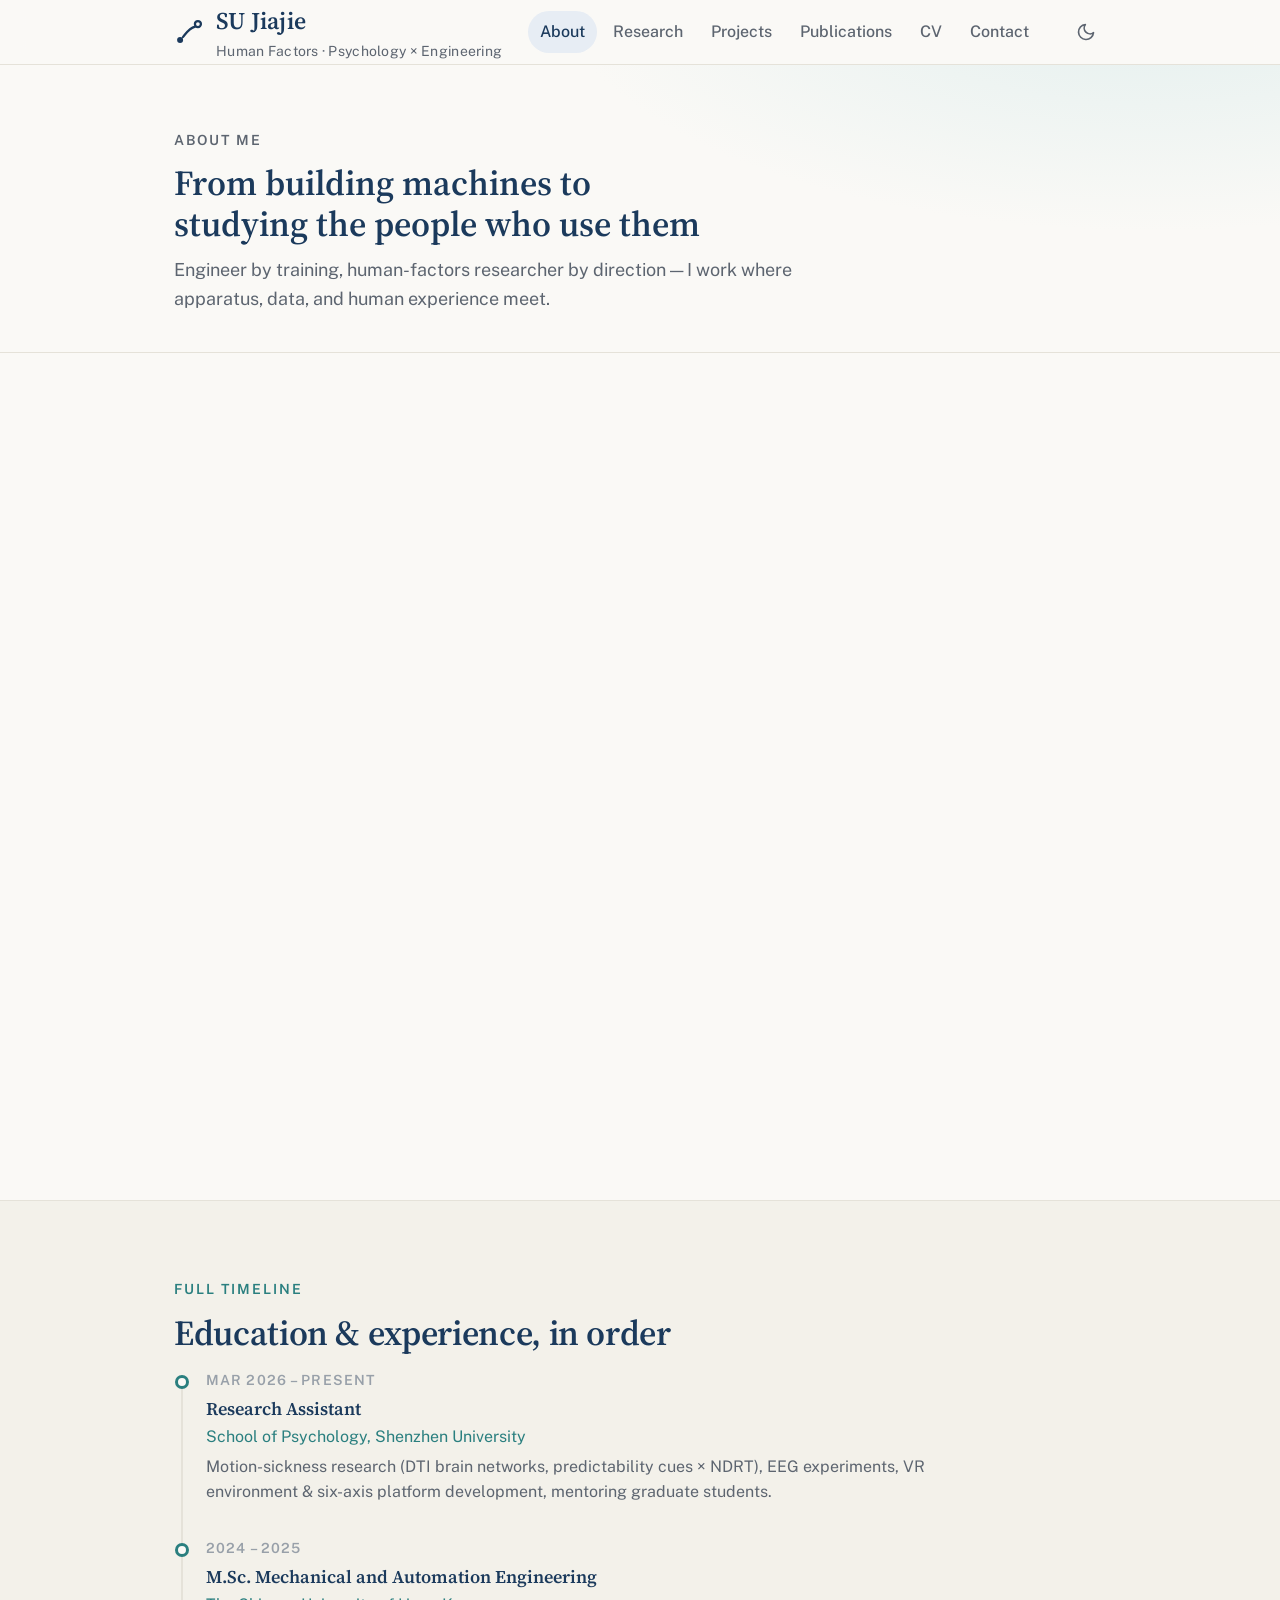
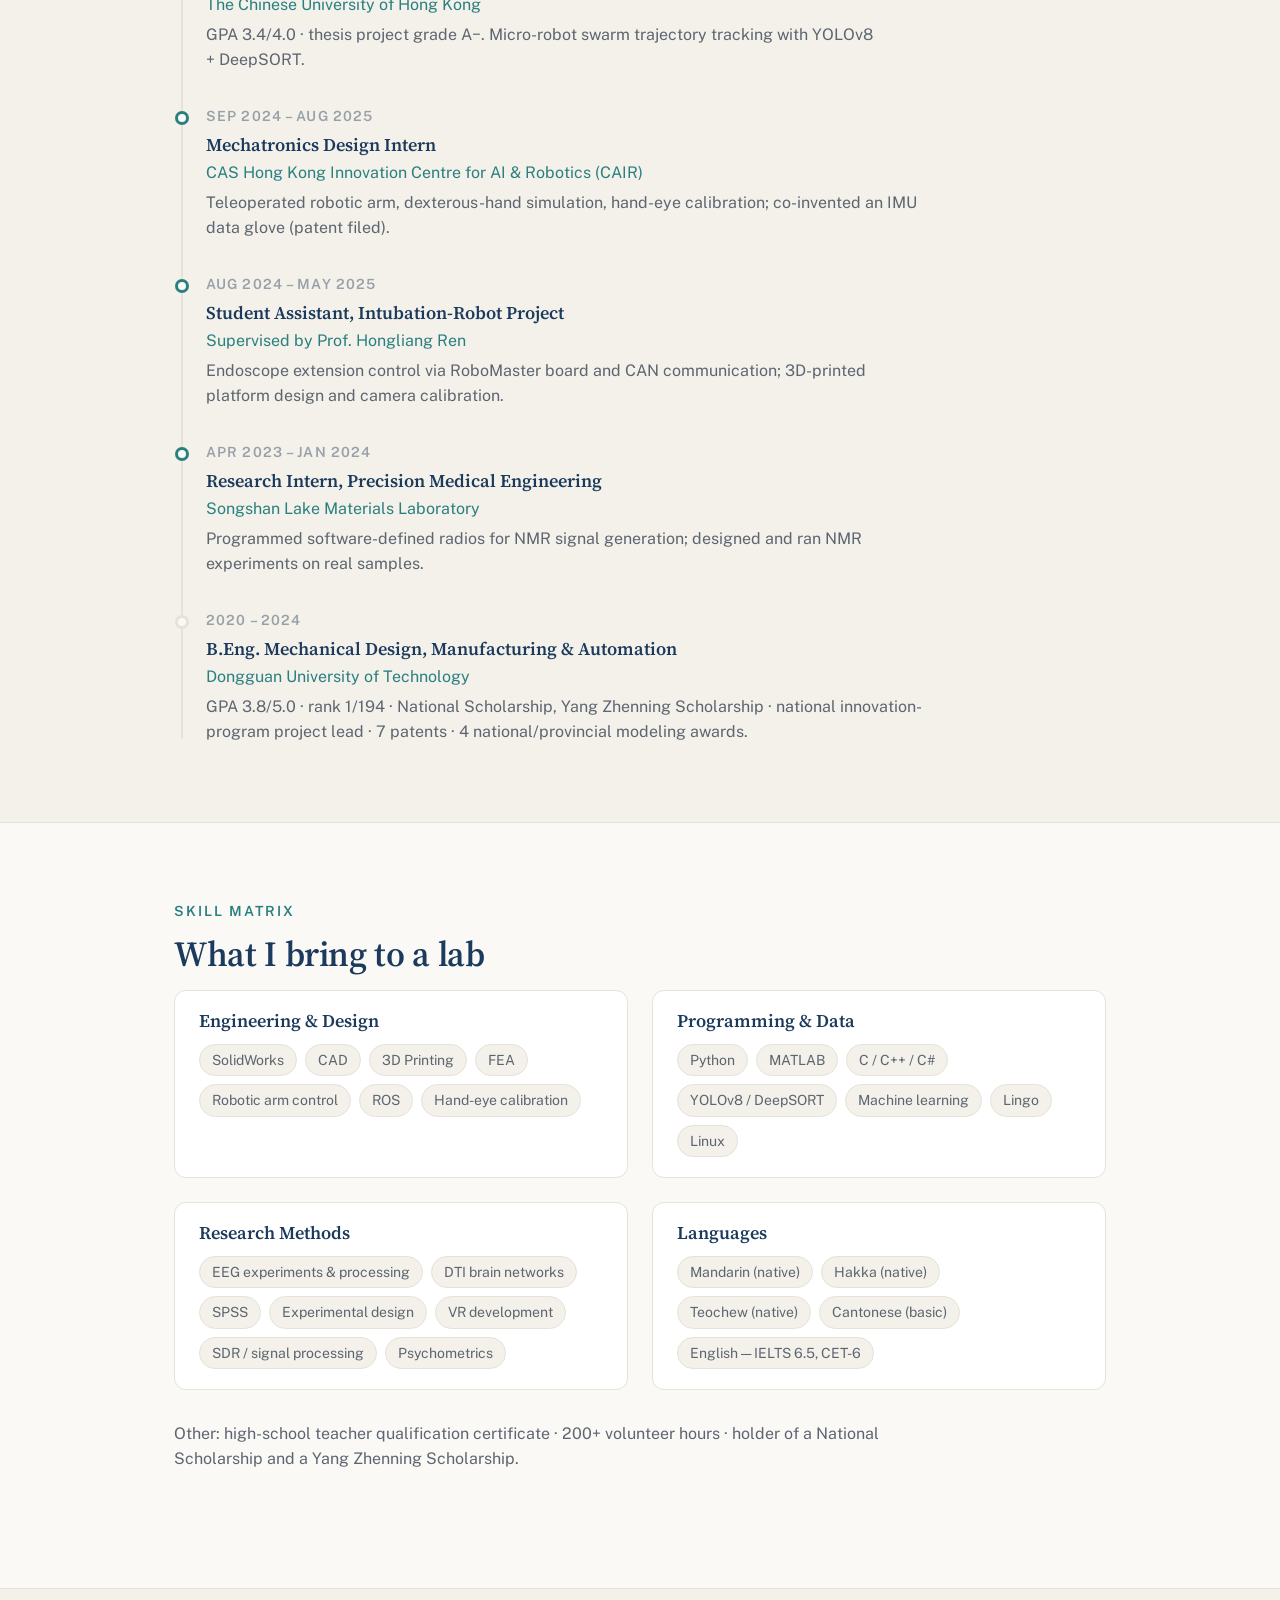
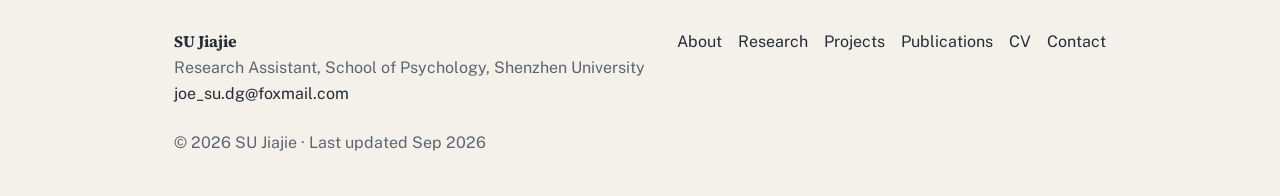
==== about.html @ 5192aaeb "Initial release: SU Jiajie academic website (7 pages, EN version)" ====
<!DOCTYPE html>
<html lang="en">
<head>
  <meta charset="UTF-8">
  <meta name="viewport" content="width=device-width, initial-scale=1.0">
  <title>About — SU Jiajie</title>
  <meta name="description" content="How SU Jiajie moved from mechanical engineering to psychology research — and why human factors is where the two meet.">
  <link rel="icon" href="assets/logo.svg" type="image/svg+xml">
  <link rel="preconnect" href="https://fonts.googleapis.com">
  <link rel="preconnect" href="https://fonts.gstatic.com" crossorigin>
  <link href="https://fonts.googleapis.com/css2?family=Source+Serif+4:ital,opsz,wght@0,8..60,400..700;1,8..60,400..700&family=Public+Sans:wght@300..700&display=swap" rel="stylesheet">
  <link rel="stylesheet" href="css/base.css">
  <link rel="stylesheet" href="css/style.css">
</head>
<body>
  <a class="skip-link" href="#main">Skip to content</a>

  <header class="site-header">
    <div class="container site-header__inner">
      <a class="brand" href="index.html" aria-label="SU Jiajie — home">
        <svg class="brand__mark" width="30" height="30" viewBox="0 0 32 32" fill="none" stroke="currentColor" stroke-width="2.4" stroke-linecap="round" aria-hidden="true">
          <circle cx="6.5" cy="24.5" r="3.2" fill="currentColor" stroke="none"/>
          <circle cx="25.5" cy="7.5" r="3.2" fill="none"/>
          <path d="M9.5 21.5 C14 16, 16 12, 22.5 10.2"/>
        </svg>
        <span>
          <span class="brand__name">SU Jiajie</span>
          <span class="brand__sub">Human Factors · Psychology × Engineering</span>
        </span>
      </a>
      <nav id="site-nav" class="nav" aria-label="Main">
        <a href="about.html">About</a>
        <a href="research.html">Research</a>
        <a href="projects.html">Projects</a>
        <a href="publications.html">Publications</a>
        <a href="cv.html">CV</a>
        <a href="contact.html">Contact</a>
      </nav>
      <div class="header-actions">
        <button class="theme-toggle" data-theme-toggle type="button" aria-label="Switch theme"></button>
        <button class="nav-toggle" data-nav-toggle type="button" aria-label="Open menu" aria-expanded="false">
          <svg width="22" height="22" viewBox="0 0 24 24" fill="none" stroke="currentColor" stroke-width="2" stroke-linecap="round"><path d="M3 6h18M3 12h18M3 18h18"/></svg>
        </button>
      </div>
    </div>
  </header>

  <main id="main">
    <div class="page-header">
      <div class="container">
        <p class="overline">About Me</p>
        <h1>From building machines to studying the people who use them</h1>
        <p>Engineer by training, human-factors researcher by direction — I work where apparatus, data, and human experience meet.</p>
      </div>
    </div>

    <!-- ============ STATEMENT ============ -->
    <section class="section">
      <div class="container container--narrow">
        <div class="fade-in">
          <p style="font-size: var(--text-base); margin-bottom: var(--space-5);">I am a research assistant at the School of Psychology, Shenzhen University, where I study <strong>motion sickness</strong> — predicting susceptibility from DTI-derived brain networks with machine learning, and examining how predictability cues and non-driving-related tasks interact in automated driving. My daily work spans EEG experiments, VR environment development, and the six-axis motion platform our studies run on.</p>
          <p style="font-size: var(--text-base); margin-bottom: var(--space-5);">Before psychology, I spent five years as a mechanical engineer: a bachelor's degree ranked 1st of 194 at Dongguan University of Technology, then a master's at The Chinese University of Hong Kong, where I built a YOLOv8 + DeepSORT pipeline for tracking micro-robot swarms, and an internship at the CAS Hong Kong Centre for AI &amp; Robotics, where I worked on teleoperated robotic arms and a patented IMU motion-capture glove. Somewhere between calibrating a robot's eye and designing a glove that reads human fingers, I realized the questions I cared most about were not about the machines — they were about the people operating them.</p>
          <p style="font-size: var(--text-base); margin-bottom: var(--space-5);">That realization has a practical edge: psychology research on technology needs people who can build the technology. Motion-sickness experiments need VR environments and motion platforms; neural-data studies need reproducible pipelines. My goal for a PhD is human factors and human–technology interaction — continuing to study how humans respond in complex systems, with both the experimental methods of psychology and the engineering ability to build whatever the experiment requires.</p>
        </div>
      </div>
    </section>

    <!-- ============ TIMELINE ============ -->
    <section class="section" style="background: var(--color-surface-2); border-block: 1px solid var(--color-divider);">
      <div class="container">
        <p class="overline">Full Timeline</p>
        <h2 class="section-title">Education &amp; experience, in order</h2>
        <div class="timeline fade-in">
          <div class="timeline__item">
            <span class="timeline__period">Mar 2026 – Present</span>
            <span class="timeline__title">Research Assistant</span>
            <span class="timeline__org">School of Psychology, Shenzhen University</span>
            <p>Motion-sickness research (DTI brain networks, predictability cues × NDRT), EEG experiments, VR environment &amp; six-axis platform development, mentoring graduate students.</p>
          </div>
          <div class="timeline__item">
            <span class="timeline__period">2024 – 2025</span>
            <span class="timeline__title">M.Sc. Mechanical and Automation Engineering</span>
            <span class="timeline__org">The Chinese University of Hong Kong</span>
            <p>GPA 3.4/4.0 · thesis project grade A−. Micro-robot swarm trajectory tracking with YOLOv8 + DeepSORT.</p>
          </div>
          <div class="timeline__item">
            <span class="timeline__period">Sep 2024 – Aug 2025</span>
            <span class="timeline__title">Mechatronics Design Intern</span>
            <span class="timeline__org">CAS Hong Kong Innovation Centre for AI &amp; Robotics (CAIR)</span>
            <p>Teleoperated robotic arm, dexterous-hand simulation, hand-eye calibration; co-invented an IMU data glove (patent filed).</p>
          </div>
          <div class="timeline__item">
            <span class="timeline__period">Aug 2024 – May 2025</span>
            <span class="timeline__title">Student Assistant, Intubation-Robot Project</span>
            <span class="timeline__org">Supervised by Prof. Hongliang Ren</span>
            <p>Endoscope extension control via RoboMaster board and CAN communication; 3D-printed platform design and camera calibration.</p>
          </div>
          <div class="timeline__item">
            <span class="timeline__period">Apr 2023 – Jan 2024</span>
            <span class="timeline__title">Research Intern, Precision Medical Engineering</span>
            <span class="timeline__org">Songshan Lake Materials Laboratory</span>
            <p>Programmed software-defined radios for NMR signal generation; designed and ran NMR experiments on real samples.</p>
          </div>
          <div class="timeline__item timeline__item--muted">
            <span class="timeline__period">2020 – 2024</span>
            <span class="timeline__title">B.Eng. Mechanical Design, Manufacturing &amp; Automation</span>
            <span class="timeline__org">Dongguan University of Technology</span>
            <p>GPA 3.8/5.0 · rank 1/194 · National Scholarship, Yang Zhenning Scholarship · national innovation-program project lead · 7 patents · 4 national/provincial modeling awards.</p>
          </div>
        </div>
      </div>
    </section>

    <!-- ============ SKILLS ============ -->
    <section class="section">
      <div class="container">
        <p class="overline">Skill Matrix</p>
        <h2 class="section-title">What I bring to a lab</h2>
        <div class="skills-grid">
          <div class="skill-group fade-in">
            <h3>Engineering &amp; Design</h3>
            <ul class="field__list">
              <li>SolidWorks</li><li>CAD</li><li>3D Printing</li><li>FEA</li><li>Robotic arm control</li><li>ROS</li><li>Hand-eye calibration</li>
            </ul>
          </div>
          <div class="skill-group fade-in">
            <h3>Programming &amp; Data</h3>
            <ul class="field__list">
              <li>Python</li><li>MATLAB</li><li>C / C++ / C#</li><li>YOLOv8 / DeepSORT</li><li>Machine learning</li><li>Lingo</li><li>Linux</li>
            </ul>
          </div>
          <div class="skill-group fade-in">
            <h3>Research Methods</h3>
            <ul class="field__list">
              <li>EEG experiments &amp; processing</li><li>DTI brain networks</li><li>SPSS</li><li>Experimental design</li><li>VR development</li><li>SDR / signal processing</li><li>Psychometrics</li>
            </ul>
          </div>
          <div class="skill-group fade-in">
            <h3>Languages</h3>
            <ul class="field__list">
              <li>Mandarin (native)</li><li>Hakka (native)</li><li>Teochew (native)</li><li>Cantonese (basic)</li><li>English — IELTS 6.5, CET-6</li>
            </ul>
          </div>
        </div>
        <p class="field__text" style="margin-top: var(--space-8);">Other: high-school teacher qualification certificate · 200+ volunteer hours · holder of a National Scholarship and a Yang Zhenning Scholarship.</p>
      </div>
    </section>
  </main>

  <footer class="site-footer">
    <div class="container site-footer__inner">
      <div>
        <strong style="color: var(--color-text); font-family: var(--font-display);">SU Jiajie</strong><br>
        Research Assistant, School of Psychology, Shenzhen University<br>
        <a href="mailto:joe_su.dg@foxmail.com">joe_su.dg@foxmail.com</a>
      </div>
      <nav class="site-footer__nav" aria-label="Footer">
        <a href="about.html">About</a>
        <a href="research.html">Research</a>
        <a href="projects.html">Projects</a>
        <a href="publications.html">Publications</a>
        <a href="cv.html">CV</a>
        <a href="contact.html">Contact</a>
      </nav>
      <div>© <span data-year></span> SU Jiajie · Last updated Sep 2026</div>
    </div>
  </footer>

  <script src="js/main.js"></script>
</body>
</html>
---- css/base.css ----
/* ============================================================
   BASE STYLESHEET — reset & defaults (edit rarely)
   ============================================================ */
*,
*::before,
*::after {
  box-sizing: border-box;
  margin: 0;
  padding: 0;
}

html {
  -webkit-text-size-adjust: none;
  text-size-adjust: none;
  -webkit-font-smoothing: antialiased;
  -moz-osx-font-smoothing: grayscale;
  text-rendering: optimizeLegibility;
  scroll-behavior: smooth;
  hanging-punctuation: first last;
  scroll-padding-top: var(--space-16);
}

body {
  min-height: 100dvh;
  line-height: 1.6;
  font-family: var(--font-body, sans-serif);
  font-size: var(--text-base);
  color: var(--color-text);
  background-color: var(--color-bg);
}

img,
picture,
video,
canvas,
svg {
  display: block;
  max-width: 100%;
  height: auto;
}

ul,
ol {
  list-style: none;
}

input,
button,
textarea,
select {
  font: inherit;
  color: inherit;
}

button {
  cursor: pointer;
  background: none;
  border: none;
}

h1,
h2,
h3,
h4,
h5,
h6 {
  text-wrap: balance;
  line-height: 1.15;
}

p,
li,
figcaption {
  text-wrap: pretty;
  max-width: 72ch;
}

table {
  border-collapse: collapse;
  width: 100%;
}

::selection {
  background: color-mix(in oklab, var(--color-primary) 25%, transparent);
  color: var(--color-text);
}

:focus-visible {
  outline: 2px solid var(--color-accent);
  outline-offset: 3px;
  border-radius: var(--radius-sm);
}

@media (prefers-reduced-motion: reduce) {
  *,
  *::before,
  *::after {
    animation-duration: 0.01ms !important;
    animation-iteration-count: 1 !important;
    transition-duration: 0.01ms !important;
    scroll-behavior: auto !important;
  }
}

a,
button,
[role="button"],
[role="link"] {
  transition:
    color var(--transition-interactive),
    background var(--transition-interactive),
    border-color var(--transition-interactive),
    box-shadow var(--transition-interactive);
}

.sr-only {
  position: absolute;
  width: 1px;
  height: 1px;
  padding: 0;
  margin: -1px;
  overflow: hidden;
  clip: rect(0, 0, 0, 0);
  white-space: nowrap;
  border-width: 0;
}

.skip-link {
  position: absolute;
  top: -100%;
  left: var(--space-4);
  z-index: 100;
  padding: var(--space-2) var(--space-4);
  background: var(--color-primary);
  color: var(--color-text-inverse);
  border-radius: var(--radius-sm);
  font-size: var(--text-sm);
}
.skip-link:focus {
  top: var(--space-2);
}
---- css/style.css ----
/* ============================================================
   SU JIAJIE — ACADEMIC WEBSITE DESIGN SYSTEM
   ------------------------------------------------------------
   WANT TO CHANGE COLORS OR FONTS?  →  edit the two :root blocks
   below. Everything else can stay untouched.
   Palette: warm ivory background · ink-blue primary · deep
   teal accent (approved by SU Jiajie, Sep 2026)
   ============================================================ */

/* ---------- TYPE SCALE (fluid, don't edit) ---------- */
:root {
  --text-xs: clamp(0.75rem, 0.7rem + 0.25vw, 0.875rem);
  --text-sm: clamp(0.875rem, 0.8rem + 0.35vw, 1rem);
  --text-base: clamp(1rem, 0.95rem + 0.25vw, 1.125rem);
  --text-lg: clamp(1.125rem, 1rem + 0.75vw, 1.5rem);
  --text-xl: clamp(1.5rem, 1.2rem + 1.25vw, 2.25rem);
  --text-2xl: clamp(2rem, 1.2rem + 2.5vw, 3.5rem);

  /* ---------- SPACING (4px system) ---------- */
  --space-1: 0.25rem;
  --space-2: 0.5rem;
  --space-3: 0.75rem;
  --space-4: 1rem;
  --space-5: 1.25rem;
  --space-6: 1.5rem;
  --space-8: 2rem;
  --space-10: 2.5rem;
  --space-12: 3rem;
  --space-16: 4rem;
  --space-20: 5rem;
  --space-24: 6rem;

  /* ---------- FONTS (change families here) ---------- */
  --font-display: "Source Serif 4", Georgia, "Times New Roman", serif;
  --font-body: "Public Sans", "Helvetica Neue", Arial, sans-serif;

  /* ---------- SHAPES & MOTION ---------- */
  --radius-sm: 0.375rem;
  --radius-md: 0.5rem;
  --radius-lg: 0.75rem;
  --radius-xl: 1rem;
  --radius-full: 9999px;
  --transition-interactive: 180ms cubic-bezier(0.16, 1, 0.3, 1);
  --shadow-sm: 0 1px 2px oklch(0.25 0.02 250 / 0.06);
  --shadow-md: 0 4px 12px oklch(0.25 0.02 250 / 0.08);
  --shadow-lg: 0 12px 32px oklch(0.25 0.02 250 / 0.12);

  /* ---------- CONTENT WIDTHS ---------- */
  --content-narrow: 680px;
  --content-default: 980px;
  --content-wide: 1200px;
}

/* ============================================================
   COLOR TOKENS — LIGHT MODE (edit hex values here)
   ============================================================ */
:root,
[data-theme="light"] {
  --color-bg: #faf9f6;            /* 米白 page background */
  --color-surface: #ffffff;       /* cards */
  --color-surface-2: #f3f1ea;     /* tinted panels */
  --color-surface-offset: #eeece4;
  --color-divider: #e5e2d9;
  --color-text: #252c36;          /* near-black ink */
  --color-text-muted: #5d6570;
  --color-text-faint: #98a0a9;
  --color-text-inverse: #f8f7f4;

  --color-primary: #1b3a5c;       /* 墨蓝 ink blue */
  --color-primary-hover: #142c46;
  --color-primary-active: #0e2033;
  --color-primary-soft: #e7edf4;

  --color-accent: #2a7f7f;        /* 深青 deep teal */
  --color-accent-hover: #226565;
  --color-accent-soft: #e2efee;
  --color-accent-warm: #9c6b2f;   /* used sparingly for highlights */
}

/* ============================================================
   COLOR TOKENS — DARK MODE (edit hex values here)
   ============================================================ */
[data-theme="dark"] {
  --color-bg: #141a22;
  --color-surface: #1a222c;
  --color-surface-2: #202a36;
  --color-surface-offset: #242f3d;
  --color-divider: #2a3542;
  --color-text: #d7dbe1;
  --color-text-muted: #8f99a5;
  --color-text-faint: #5c6672;
  --color-text-inverse: #1a222c;

  --color-primary: #8fb0d4;
  --color-primary-hover: #a7c3e0;
  --color-primary-active: #c3d6eb;
  --color-primary-soft: #22303f;

  --color-accent: #66b3b3;
  --color-accent-hover: #82c5c5;
  --color-accent-soft: #1e3232;
  --color-accent-warm: #d3a35c;

  --shadow-sm: 0 1px 2px oklch(0 0 0 / 0.25);
  --shadow-md: 0 4px 12px oklch(0 0 0 / 0.35);
  --shadow-lg: 0 12px 32px oklch(0 0 0 / 0.45);
}

/* ============================================================
   LAYOUT PRIMITIVES
   ============================================================ */
.container {
  max-width: var(--content-default);
  margin-inline: auto;
  padding-inline: var(--space-6);
}
.container--wide {
  max-width: var(--content-wide);
}
.container--narrow {
  max-width: var(--content-narrow);
}

.section {
  padding-block: clamp(var(--space-12), 6vw, var(--space-20));
}
.section--tight {
  padding-block: clamp(var(--space-8), 4vw, var(--space-12));
}

/* overline label above section headings */
.overline {
  font-family: var(--font-body);
  font-size: var(--text-xs);
  font-weight: 600;
  letter-spacing: 0.14em;
  text-transform: uppercase;
  color: var(--color-accent);
  margin-bottom: var(--space-3);
}

.section-title {
  font-family: var(--font-display);
  font-size: var(--text-xl);
  font-weight: 600;
  color: var(--color-primary);
  margin-bottom: var(--space-4);
  letter-spacing: -0.01em;
}
[data-theme="dark"] .section-title {
  color: var(--color-primary);
}

.section-intro {
  color: var(--color-text-muted);
  max-width: 62ch;
  margin-bottom: var(--space-8);
}

/* ---------- LINKS ---------- */
a {
  color: var(--color-accent);
  text-decoration: underline;
  text-decoration-color: color-mix(in oklab, var(--color-accent) 40%, transparent);
  text-underline-offset: 3px;
}
a:hover {
  color: var(--color-accent-hover);
  text-decoration-color: currentColor;
}

/* ---------- BUTTONS ---------- */
.btn {
  display: inline-flex;
  align-items: center;
  gap: var(--space-2);
  padding: var(--space-3) var(--space-5);
  border-radius: var(--radius-full);
  font-size: var(--text-sm);
  font-weight: 500;
  text-decoration: none;
  transition:
    background var(--transition-interactive),
    color var(--transition-interactive),
    box-shadow var(--transition-interactive),
    transform var(--transition-interactive);
}
.btn--primary {
  background: var(--color-primary);
  color: var(--color-text-inverse);
}
:root .btn--primary {
  color: #f8f7f4;
}
[data-theme="dark"] .btn--primary {
  color: #141a22;
}
.btn--primary:hover {
  background: var(--color-primary-hover);
  transform: translateY(-1px);
  box-shadow: var(--shadow-md);
  color: #f8f7f4;
}
[data-theme="dark"] .btn--primary:hover {
  color: #141a22;
}
.btn--ghost {
  border: 1px solid color-mix(in oklab, var(--color-text) 18%, transparent);
  color: var(--color-text);
}
.btn--ghost:hover {
  border-color: var(--color-accent);
  color: var(--color-accent);
  transform: translateY(-1px);
}

/* ============================================================
   HEADER / NAV
   ============================================================ */
.site-header {
  position: sticky;
  top: 0;
  z-index: 50;
  background: color-mix(in oklab, var(--color-bg) 88%, transparent);
  backdrop-filter: blur(12px);
  border-bottom: 1px solid var(--color-divider);
}
.site-header__inner {
  display: flex;
  align-items: center;
  justify-content: space-between;
  gap: var(--space-4);
  min-height: 64px;
}
.brand {
  display: flex;
  align-items: center;
  gap: var(--space-3);
  text-decoration: none;
  color: var(--color-primary);
}
.brand__mark {
  flex: none;
}
.brand__name {
  font-family: var(--font-display);
  font-size: var(--text-lg);
  font-weight: 600;
  letter-spacing: 0.01em;
}
.brand__sub {
  display: block;
  font-family: var(--font-body);
  font-size: var(--text-xs);
  font-weight: 400;
  color: var(--color-text-muted);
  letter-spacing: 0.02em;
}

.nav {
  display: flex;
  align-items: center;
  gap: var(--space-1);
}
.nav a {
  padding: var(--space-2) var(--space-3);
  font-size: var(--text-sm);
  font-weight: 500;
  color: var(--color-text-muted);
  text-decoration: none;
  border-radius: var(--radius-full);
}
.nav a:hover {
  color: var(--color-primary);
  background: var(--color-primary-soft);
}
.nav a[aria-current="page"] {
  color: var(--color-primary);
  background: var(--color-primary-soft);
}
[data-theme="dark"] .nav a:hover,
[data-theme="dark"] .nav a[aria-current="page"] {
  color: var(--color-primary);
}

.header-actions {
  display: flex;
  align-items: center;
  gap: var(--space-2);
}

/* theme toggle */
.theme-toggle {
  display: inline-flex;
  align-items: center;
  justify-content: center;
  width: 40px;
  height: 40px;
  border-radius: var(--radius-full);
  color: var(--color-text-muted);
  border: 1px solid transparent;
}
.theme-toggle:hover {
  color: var(--color-primary);
  background: var(--color-primary-soft);
}

/* mobile nav */
.nav-toggle {
  display: none;
  width: 44px;
  height: 44px;
  align-items: center;
  justify-content: center;
  color: var(--color-text);
}
@media (max-width: 860px) {
  .nav {
    position: absolute;
    top: 100%;
    left: 0;
    right: 0;
    flex-direction: column;
    align-items: stretch;
    background: var(--color-bg);
    border-bottom: 1px solid var(--color-divider);
    padding: var(--space-3) var(--space-6) var(--space-5);
    gap: var(--space-1);
    display: none;
    box-shadow: var(--shadow-lg);
  }
  .nav[data-open="true"] {
    display: flex;
  }
  .nav a {
    padding: var(--space-3);
    border-radius: var(--radius-md);
  }
  .nav-toggle {
    display: inline-flex;
  }
}

/* ============================================================
   HERO (home)
   ============================================================ */
.hero {
  padding-block: clamp(var(--space-16), 8vw, var(--space-24)) clamp(var(--space-12), 6vw, var(--space-20));
  background:
    radial-gradient(1100px 500px at 85% -10%, var(--color-accent-soft), transparent 60%),
    radial-gradient(900px 460px at -10% 110%, var(--color-primary-soft), transparent 55%);
}
.hero__eyebrow {
  font-size: var(--text-sm);
  color: var(--color-accent);
  font-weight: 600;
  letter-spacing: 0.06em;
  margin-bottom: var(--space-4);
}
.hero h1 {
  font-family: var(--font-display);
  font-size: var(--text-2xl);
  font-weight: 600;
  line-height: 1.1;
  color: var(--color-primary);
  max-width: 18ch;
  margin-bottom: var(--space-5);
}
[data-theme="dark"] .hero h1 {
  color: var(--color-primary);
}
.hero__statement {
  font-size: var(--text-lg);
  font-family: var(--font-display);
  font-style: italic;
  color: var(--color-text-muted);
  max-width: 44ch;
  margin-bottom: var(--space-8);
  line-height: 1.45;
}
.hero__meta {
  display: flex;
  flex-wrap: wrap;
  gap: var(--space-2) var(--space-6);
  margin-bottom: var(--space-8);
  font-size: var(--text-sm);
  color: var(--color-text-muted);
}
.hero__meta span {
  display: inline-flex;
  align-items: center;
  gap: var(--space-2);
}
.hero__meta .dot {
  width: 6px;
  height: 6px;
  border-radius: var(--radius-full);
  background: var(--color-accent);
  flex: none;
}
.hero__actions {
  display: flex;
  flex-wrap: wrap;
  gap: var(--space-3);
}

/* ============================================================
   RESEARCH INTEREST STRIP (home) — numbered, staggered
   ============================================================ */
.interests {
  display: grid;
  gap: var(--space-4);
}
@media (min-width: 900px) {
  .interests {
    grid-template-columns: repeat(3, 1fr);
  }
  .interests > article:nth-child(2) {
    transform: translateY(var(--space-6));
  }
}
.interest-card {
  background: var(--color-surface);
  border: 1px solid var(--color-divider);
  border-radius: var(--radius-lg);
  padding: var(--space-6);
  box-shadow: var(--shadow-sm);
}
.interest-card__num {
  font-family: var(--font-display);
  font-size: var(--text-sm);
  color: var(--color-accent);
  letter-spacing: 0.1em;
  display: block;
  margin-bottom: var(--space-3);
}
.interest-card h3 {
  font-family: var(--font-display);
  font-size: var(--text-lg);
  color: var(--color-primary);
  margin-bottom: var(--space-2);
}
[data-theme="dark"] .interest-card h3 {
  color: var(--color-primary);
}
.interest-card p {
  font-size: var(--text-sm);
  color: var(--color-text-muted);
}

/* ============================================================
   TRAJECTORY — horizontal path (home)
   ============================================================ */
.trajectory {
  display: grid;
  gap: var(--space-4);
  position: relative;
}
@media (min-width: 900px) {
  .trajectory {
    grid-template-columns: repeat(4, 1fr);
  }
  .trajectory::before {
    content: "";
    position: absolute;
    top: 9px;
    left: 2%;
    right: 2%;
    height: 2px;
    background: linear-gradient(
      in oklab,
      var(--color-divider),
      var(--color-accent)
    );
  }
}
.trajectory__step {
  position: relative;
  padding-top: var(--space-8);
}
.trajectory__step::before {
  content: "";
  position: absolute;
  top: 2px;
  left: 0;
  width: 16px;
  height: 16px;
  border-radius: var(--radius-full);
  background: var(--color-bg);
  border: 3px solid var(--color-divider);
}
.trajectory__step--current::before,
.trajectory__step--final::before {
  border-color: var(--color-accent);
  background: var(--color-accent);
}
.trajectory__period {
  font-size: var(--text-xs);
  font-weight: 600;
  letter-spacing: 0.08em;
  text-transform: uppercase;
  color: var(--color-text-faint);
  display: block;
  margin-bottom: var(--space-1);
}
.trajectory__title {
  font-family: var(--font-display);
  font-size: var(--text-base);
  font-weight: 600;
  color: var(--color-primary);
  display: block;
  margin-bottom: var(--space-1);
}
[data-theme="dark"] .trajectory__title {
  color: var(--color-primary);
}
.trajectory__step p {
  font-size: var(--text-sm);
  color: var(--color-text-muted);
}

/* ============================================================
   FEATURED CARDS (home) & PROJECT CARDS (research/projects)
   ============================================================ */
.card {
  background: var(--color-surface);
  border: 1px solid var(--color-divider);
  border-radius: var(--radius-lg);
  overflow: hidden;
  box-shadow: var(--shadow-sm);
}
.card--featured {
  display: grid;
}
@media (min-width: 900px) {
  .card--featured {
    grid-template-columns: 1.05fr 1fr;
  }
  .card--featured:nth-child(even):not(.card--no-flip) .card__media {
    order: 2;
  }
}
.card__media {
  background: var(--color-surface-2);
  border-bottom: 1px solid var(--color-divider);
}
@media (min-width: 900px) {
  .card--featured .card__media {
    border-bottom: none;
  }
  .card--featured:nth-child(even):not(.card--no-flip) .card__media {
    border-left: 1px solid var(--color-divider);
  }
  .card--featured:nth-child(odd) .card__media {
    border-right: 1px solid var(--color-divider);
  }
}
.card__media img {
  width: 100%;
  object-fit: cover;
  max-height: 420px;
}
.card__body {
  padding: var(--space-6);
}
.card__kicker {
  display: inline-flex;
  align-items: center;
  gap: var(--space-2);
  font-size: var(--text-xs);
  font-weight: 600;
  letter-spacing: 0.1em;
  text-transform: uppercase;
  color: var(--color-accent);
  margin-bottom: var(--space-3);
}
.card__kicker .theme-dot {
  width: 8px;
  height: 8px;
  border-radius: var(--radius-full);
  background: var(--color-accent);
}
.card h3 {
  font-family: var(--font-display);
  font-size: var(--text-lg);
  font-weight: 600;
  color: var(--color-primary);
  margin-bottom: var(--space-2);
}
[data-theme="dark"] .card h3 {
  color: var(--color-primary);
}
.card__role {
  font-size: var(--text-sm);
  color: var(--color-text-muted);
  margin-bottom: var(--space-4);
}
.card__role strong {
  color: var(--color-text);
  font-weight: 600;
}
.card__question {
  font-family: var(--font-display);
  font-style: italic;
  color: var(--color-text);
  margin-bottom: var(--space-4);
}

/* field mini-labels inside cards */
.field {
  margin-bottom: var(--space-3);
}
.field__label {
  font-size: var(--text-xs);
  font-weight: 600;
  letter-spacing: 0.1em;
  text-transform: uppercase;
  color: var(--color-text-faint);
  display: block;
  margin-bottom: var(--space-1);
}
.field__text {
  font-size: var(--text-sm);
  color: var(--color-text-muted);
  line-height: 1.55;
}
.field__list {
  display: flex;
  flex-wrap: wrap;
  gap: var(--space-2);
}
.field__list li {
  font-size: var(--text-xs);
  padding: var(--space-1) var(--space-3);
  background: var(--color-surface-2);
  border: 1px solid var(--color-divider);
  border-radius: var(--radius-full);
  color: var(--color-text-muted);
}

.why-box {
  margin-top: var(--space-4);
  padding: var(--space-4);
  background: var(--color-accent-soft);
  border-radius: var(--radius-md);
  font-size: var(--text-sm);
  color: var(--color-text);
}
.why-box .field__label {
  color: var(--color-accent);
}

.card__links {
  margin-top: var(--space-4);
  display: flex;
  flex-wrap: wrap;
  gap: var(--space-4);
  font-size: var(--text-sm);
  font-weight: 500;
}

/* stacked project card (compact, for archive pages) */
.card--stack {
  padding: var(--space-6);
}
.card--stack .card__media {
  border-radius: var(--radius-md);
  border: 1px solid var(--color-divider);
  margin-bottom: var(--space-5);
  overflow: hidden;
}
.card--stack .card__media img {
  max-height: 340px;
  object-fit: cover;
}

/* ============================================================
   THEME GROUP SECTIONS (research page)
   ============================================================ */
.theme-group {
  margin-bottom: var(--space-16);
}
.theme-group__head {
  display: flex;
  align-items: baseline;
  gap: var(--space-4);
  margin-bottom: var(--space-2);
}
.theme-group__head h2 {
  font-family: var(--font-display);
  font-size: var(--text-xl);
  color: var(--color-primary);
}
[data-theme="dark"] .theme-group__head h2 {
  color: var(--color-primary);
}
.theme-group__blurb {
  color: var(--color-text-muted);
  max-width: 60ch;
  margin-bottom: var(--space-8);
  font-size: var(--text-base);
}
.theme-group__cards {
  display: grid;
  gap: var(--space-8);
}

/* ============================================================
   TIMELINE (about page, vertical)
   ============================================================ */
.timeline {
  position: relative;
  padding-left: var(--space-8);
}
.timeline::before {
  content: "";
  position: absolute;
  top: 6px;
  bottom: 6px;
  left: 7px;
  width: 2px;
  background: var(--color-divider);
}
.timeline__item {
  position: relative;
  padding-bottom: var(--space-8);
}
.timeline__item:last-child {
  padding-bottom: 0;
}
.timeline__item::before {
  content: "";
  position: absolute;
  left: calc(-1 * var(--space-8) + 1px);
  top: 6px;
  width: 14px;
  height: 14px;
  border-radius: var(--radius-full);
  background: var(--color-bg);
  border: 3px solid var(--color-accent);
}
.timeline__item--muted::before {
  border-color: var(--color-divider);
}
.timeline__period {
  font-size: var(--text-xs);
  font-weight: 600;
  letter-spacing: 0.08em;
  text-transform: uppercase;
  color: var(--color-text-faint);
  display: block;
  margin-bottom: var(--space-1);
}
.timeline__title {
  font-family: var(--font-display);
  font-size: var(--text-base);
  font-weight: 600;
  color: var(--color-primary);
  display: block;
}
[data-theme="dark"] .timeline__title {
  color: var(--color-primary);
}
.timeline__org {
  font-size: var(--text-sm);
  color: var(--color-accent);
  display: block;
  margin-bottom: var(--space-1);
}
.timeline__item p {
  font-size: var(--text-sm);
  color: var(--color-text-muted);
}

/* ============================================================
   SKILLS MATRIX
   ============================================================ */
.skills-grid {
  display: grid;
  gap: var(--space-6);
}
@media (min-width: 800px) {
  .skills-grid {
    grid-template-columns: repeat(2, 1fr);
  }
}
.skill-group {
  background: var(--color-surface);
  border: 1px solid var(--color-divider);
  border-radius: var(--radius-lg);
  padding: var(--space-5) var(--space-6);
}
.skill-group h3 {
  font-family: var(--font-display);
  font-size: var(--text-base);
  font-weight: 600;
  color: var(--color-primary);
  margin-bottom: var(--space-3);
}
[data-theme="dark"] .skill-group h3 {
  color: var(--color-primary);
}
.skill-group ul {
  display: flex;
  flex-wrap: wrap;
  gap: var(--space-2);
}

/* ============================================================
   PUBLICATIONS & PATENTS
   ============================================================ */
.pub-list {
  display: grid;
  gap: var(--space-6);
}
.pub-item {
  background: var(--color-surface);
  border: 1px solid var(--color-divider);
  border-radius: var(--radius-lg);
  padding: var(--space-6);
}
.pub-item__title {
  font-family: var(--font-display);
  font-size: var(--text-lg);
  font-weight: 600;
  color: var(--color-primary);
  margin-bottom: var(--space-2);
}
[data-theme="dark"] .pub-item__title {
  color: var(--color-primary);
}
.pub-item__meta {
  font-size: var(--text-sm);
  color: var(--color-text-muted);
  margin-bottom: var(--space-3);
}
.pub-item__meta em {
  font-style: italic;
}
.pub-item__note {
  font-size: var(--text-sm);
  color: var(--color-text-muted);
  padding-top: var(--space-3);
  border-top: 1px solid var(--color-divider);
  margin-top: var(--space-3);
}
.pub-item__note .field__label {
  margin-bottom: 0;
}

.patent-table {
  font-size: var(--text-sm);
}
.patent-table th {
  text-align: left;
  font-size: var(--text-xs);
  font-weight: 600;
  letter-spacing: 0.08em;
  text-transform: uppercase;
  color: var(--color-text-faint);
  padding: var(--space-3) var(--space-4);
  border-bottom: 2px solid var(--color-divider);
}
.patent-table td {
  padding: var(--space-3) var(--space-4);
  border-bottom: 1px solid var(--color-divider);
  vertical-align: top;
  color: var(--color-text-muted);
}
.patent-table td:first-child {
  color: var(--color-text);
  font-weight: 500;
  max-width: 52ch;
}
.patent-table tr:last-child td {
  border-bottom: none;
}

/* ============================================================
   CV PAGE
   ============================================================ */
.cv-meta {
  display: flex;
  flex-wrap: wrap;
  gap: var(--space-3);
  margin-bottom: var(--space-8);
}
.cv-section {
  margin-bottom: var(--space-10);
}
.cv-section h2 {
  font-family: var(--font-display);
  font-size: var(--text-lg);
  color: var(--color-primary);
  padding-bottom: var(--space-2);
  border-bottom: 2px solid var(--color-divider);
  margin-bottom: var(--space-4);
}
[data-theme="dark"] .cv-section h2 {
  color: var(--color-primary);
}
.cv-row {
  display: grid;
  gap: var(--space-1) var(--space-6);
  margin-bottom: var(--space-5);
}
@media (min-width: 760px) {
  .cv-row {
    grid-template-columns: 140px 1fr;
  }
}
.cv-row__period {
  font-size: var(--text-sm);
  font-weight: 600;
  color: var(--color-text-faint);
}
.cv-row__body h3 {
  font-family: var(--font-display);
  font-size: var(--text-base);
  font-weight: 600;
  color: var(--color-text);
}
.cv-row__body .sub {
  font-size: var(--text-sm);
  color: var(--color-accent);
  margin-bottom: var(--space-1);
}
.cv-row__body p,
.cv-row__body li {
  font-size: var(--text-sm);
  color: var(--color-text-muted);
}
.cv-row__body ul {
  list-style: disc;
  padding-left: var(--space-5);
  display: grid;
  gap: var(--space-1);
}
.awards-columns {
  display: grid;
  gap: var(--space-8);
}
@media (min-width: 760px) {
  .awards-columns {
    grid-template-columns: repeat(2, 1fr);
  }
}
.award-group h3 {
  font-size: var(--text-sm);
  font-weight: 600;
  letter-spacing: 0.08em;
  text-transform: uppercase;
  color: var(--color-text-faint);
  margin-bottom: var(--space-3);
}
.award-group li {
  font-size: var(--text-sm);
  color: var(--color-text-muted);
  padding-bottom: var(--space-2);
  border-bottom: 1px solid var(--color-divider);
  margin-bottom: var(--space-2);
}
.award-group li:last-child {
  border-bottom: none;
}
.award-group li strong {
  color: var(--color-text);
  font-weight: 500;
}

/* ============================================================
   CONTACT
   ============================================================ */
.contact-card {
  background: var(--color-surface);
  border: 1px solid var(--color-divider);
  border-radius: var(--radius-lg);
  padding: var(--space-8);
  box-shadow: var(--shadow-md);
  max-width: 640px;
}
.contact-line {
  display: flex;
  gap: var(--space-3);
  align-items: baseline;
  margin-bottom: var(--space-4);
  font-size: var(--text-base);
}
.contact-line .field__label {
  min-width: 90px;
}

/* ============================================================
   FOOTER
   ============================================================ */
.site-footer {
  border-top: 1px solid var(--color-divider);
  background: var(--color-surface-2);
  padding-block: var(--space-10);
  margin-top: var(--space-10);
}
.site-footer__inner {
  display: flex;
  flex-wrap: wrap;
  justify-content: space-between;
  gap: var(--space-6);
  font-size: var(--text-sm);
  color: var(--color-text-muted);
}
.site-footer a {
  color: var(--color-text);
  text-decoration: none;
}
.site-footer a:hover {
  color: var(--color-accent);
  text-decoration: underline;
}
.site-footer__nav {
  display: flex;
  flex-wrap: wrap;
  gap: var(--space-4);
}

/* ============================================================
   SCROLL REVEAL (CSS-only, no layout shift)
   ============================================================ */
.fade-in {
  opacity: 1;
}
@supports (animation-timeline: view()) {
  @media (prefers-reduced-motion: no-preference) {
    .fade-in {
      opacity: 0;
      animation: reveal-fade linear both;
      animation-timeline: view();
      animation-range: entry 5% entry 60%;
    }
  }
}
@keyframes reveal-fade {
  to {
    opacity: 1;
  }
}

/* ============================================================
   UTILITIES
   ============================================================ */
.page-header {
  padding-block: clamp(var(--space-10), 5vw, var(--space-16)) clamp(var(--space-6), 3vw, var(--space-10));
  background:
    radial-gradient(1000px 420px at 90% -30%, var(--color-accent-soft), transparent 60%);
  border-bottom: 1px solid var(--color-divider);
}
.page-header h1 {
  font-family: var(--font-display);
  font-size: var(--text-xl);
  font-weight: 600;
  color: var(--color-primary);
  margin-bottom: var(--space-3);
}
[data-theme="dark"] .page-header h1 {
  color: var(--color-primary);
}
.page-header p {
  color: var(--color-text-muted);
  max-width: 62ch;
}

.figure-caption {
  font-size: var(--text-xs);
  color: var(--color-text-faint);
  padding-top: var(--space-2);
}
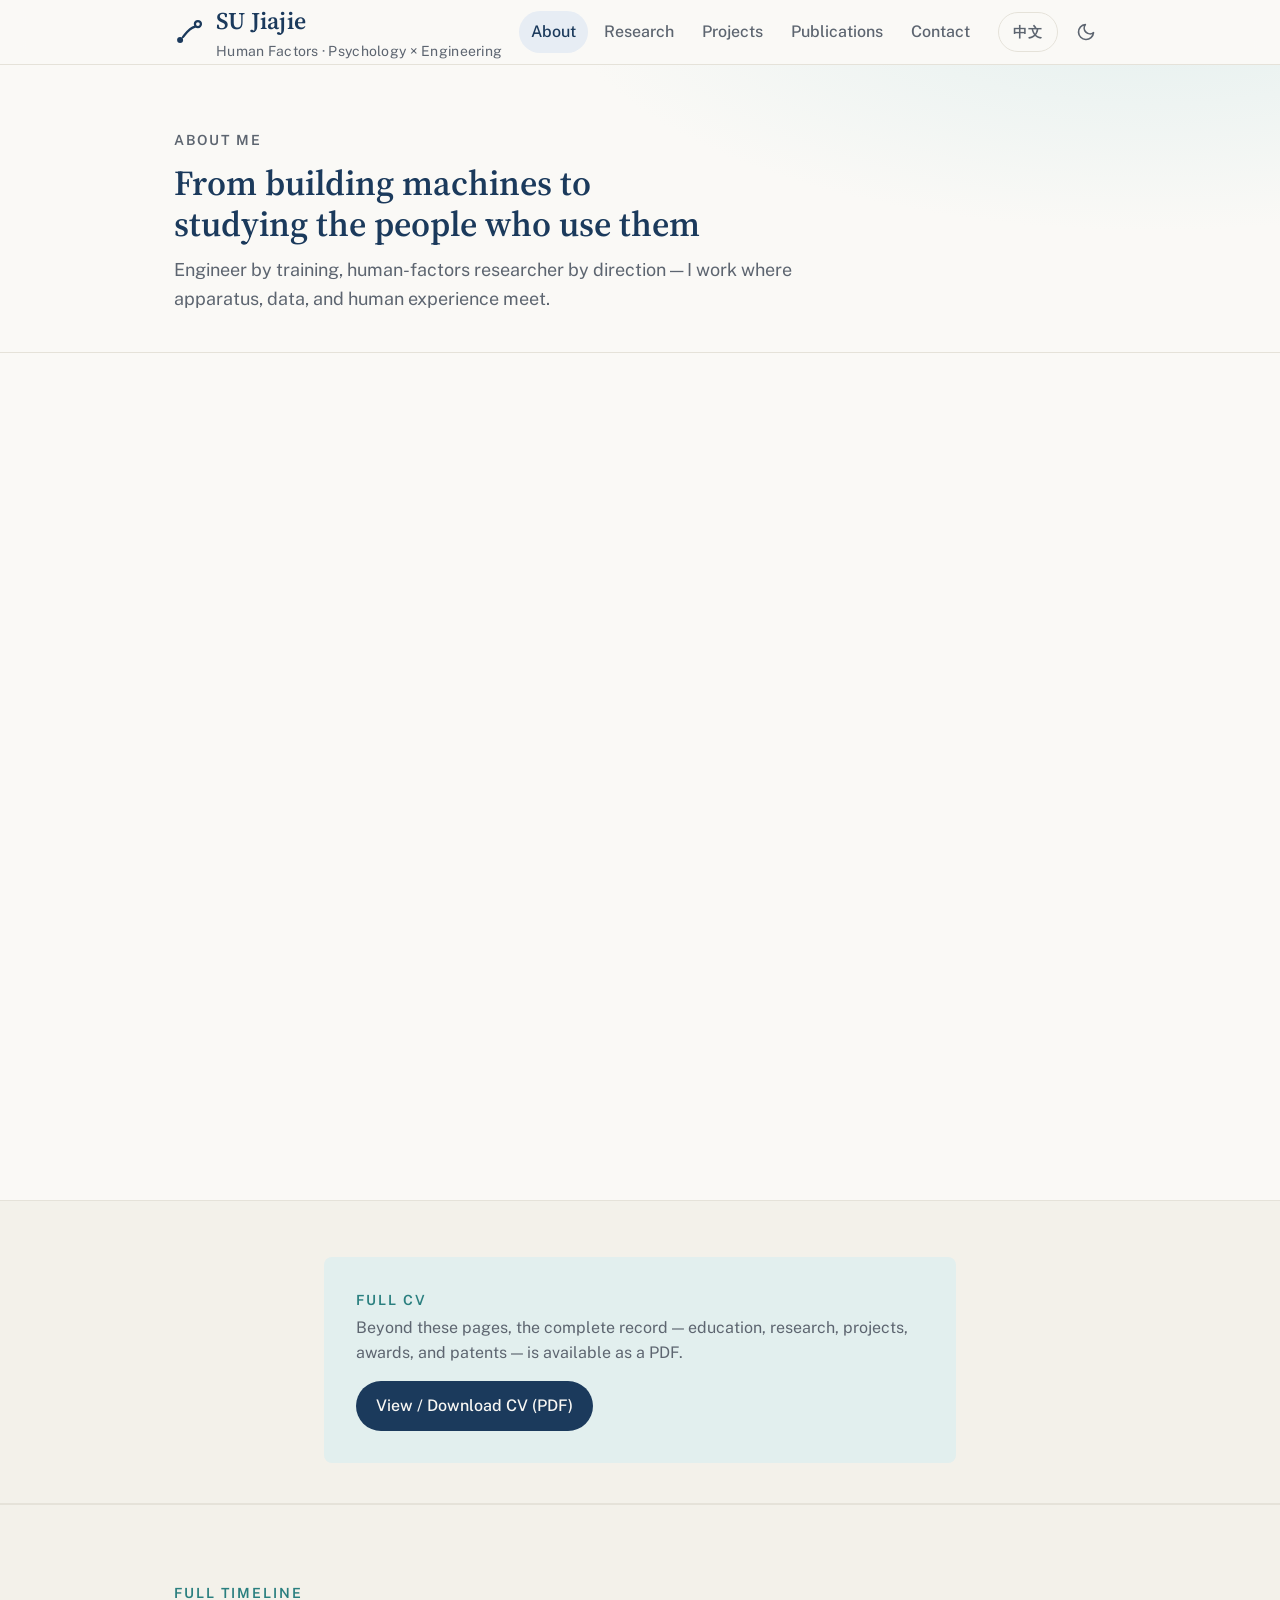
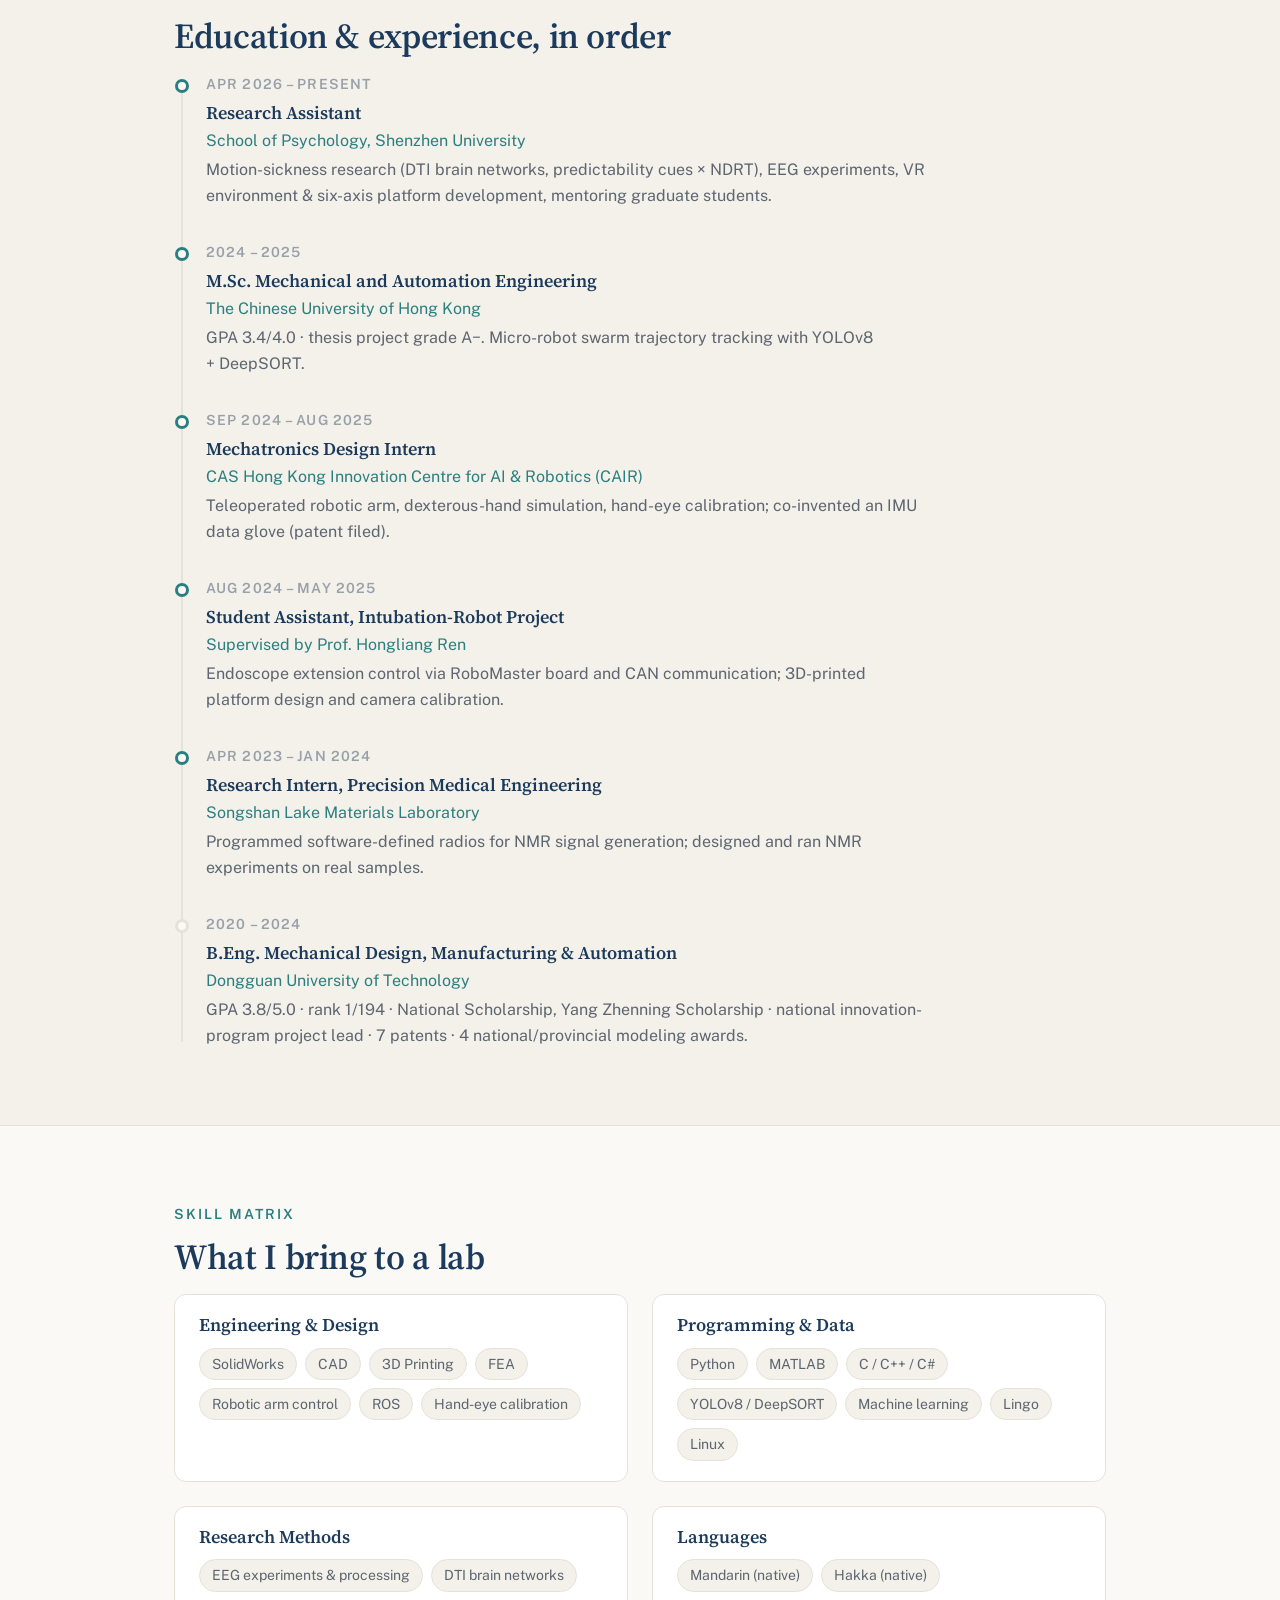
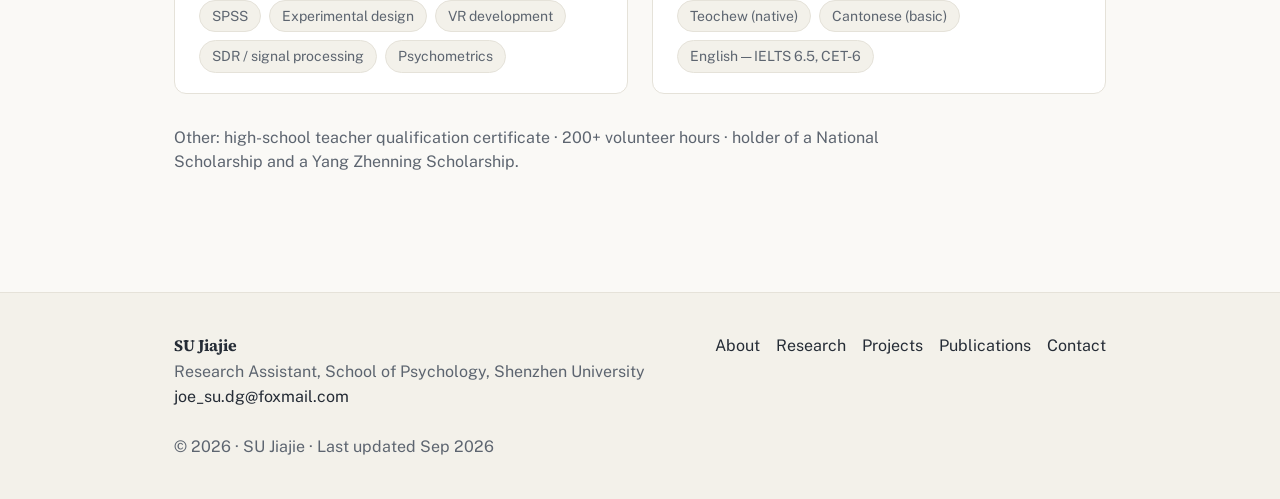
==== commit 9173ed74: "Vertical full-width images, dark detail pages, ZH/EN toggle, remove CV page, fix RA date" ====
--- a/about.html
+++ b/about.html
@@ -8,12 +8,13 @@
   <link rel="icon" href="assets/logo.svg" type="image/svg+xml">
   <link rel="preconnect" href="https://fonts.googleapis.com">
   <link rel="preconnect" href="https://fonts.gstatic.com" crossorigin>
-  <link href="https://fonts.googleapis.com/css2?family=Source+Serif+4:ital,opsz,wght@0,8..60,400..700;1,8..60,400..700&family=Public+Sans:wght@300..700&display=swap" rel="stylesheet">
+  <link href="https://fonts.googleapis.com/css2?family=Source+Serif+4:ital,opsz,wght@0,8..60,400..700;1,8..60,400..700&family=Public+Sans:wght@300..700&family=Noto+Serif+SC:wght@400..700&family=Noto+Sans+SC:wght@300..700&display=swap" rel="stylesheet">
   <link rel="stylesheet" href="css/base.css">
   <link rel="stylesheet" href="css/style.css">
+  <script src="js/lang.js"></script>
 </head>
-<body>
-  <a class="skip-link" href="#main">Skip to content</a>
+<body data-i18n-doc="doc.about">
+  <a class="skip-link" href="#main" data-i18n="skip">Skip to content</a>
 
   <header class="site-header">
     <div class="container site-header__inner">
@@ -24,19 +25,19 @@
           <path d="M9.5 21.5 C14 16, 16 12, 22.5 10.2"/>
         </svg>
         <span>
-          <span class="brand__name">SU Jiajie</span>
-          <span class="brand__sub">Human Factors · Psychology × Engineering</span>
+          <span class="brand__name" data-i18n="brand.name">SU Jiajie</span>
+          <span class="brand__sub" data-i18n="brand.sub">Human Factors · Psychology × Engineering</span>
         </span>
       </a>
       <nav id="site-nav" class="nav" aria-label="Main">
-        <a href="about.html">About</a>
-        <a href="research.html">Research</a>
-        <a href="projects.html">Projects</a>
-        <a href="publications.html">Publications</a>
-        <a href="cv.html">CV</a>
-        <a href="contact.html">Contact</a>
+        <a href="about.html" data-i18n="nav.about">About</a>
+        <a href="research.html" data-i18n="nav.research">Research</a>
+        <a href="projects.html" data-i18n="nav.projects">Projects</a>
+        <a href="publications.html" data-i18n="nav.publications">Publications</a>
+        <a href="contact.html" data-i18n="nav.contact">Contact</a>
       </nav>
       <div class="header-actions">
+        <button class="lang-toggle" data-lang-toggle type="button" aria-label="切换语言">中文</button>
         <button class="theme-toggle" data-theme-toggle type="button" aria-label="Switch theme"></button>
         <button class="nav-toggle" data-nav-toggle type="button" aria-label="Open menu" aria-expanded="false">
           <svg width="22" height="22" viewBox="0 0 24 24" fill="none" stroke="currentColor" stroke-width="2" stroke-linecap="round"><path d="M3 6h18M3 12h18M3 18h18"/></svg>
@@ -48,9 +49,9 @@
   <main id="main">
     <div class="page-header">
       <div class="container">
-        <p class="overline">About Me</p>
-        <h1>From building machines to studying the people who use them</h1>
-        <p>Engineer by training, human-factors researcher by direction — I work where apparatus, data, and human experience meet.</p>
+        <p class="overline" data-i18n="about.overline">About Me</p>
+        <h1 data-i18n="about.title">From building machines to studying the people who use them</h1>
+        <p data-i18n="about.intro">Engineer by training, human-factors researcher by direction — I work where apparatus, data, and human experience meet.</p>
       </div>
     </div>
 
@@ -58,54 +59,65 @@
     <section class="section">
       <div class="container container--narrow">
         <div class="fade-in">
-          <p style="font-size: var(--text-base); margin-bottom: var(--space-5);">I am a research assistant at the School of Psychology, Shenzhen University, where I study <strong>motion sickness</strong> — predicting susceptibility from DTI-derived brain networks with machine learning, and examining how predictability cues and non-driving-related tasks interact in automated driving. My daily work spans EEG experiments, VR environment development, and the six-axis motion platform our studies run on.</p>
-          <p style="font-size: var(--text-base); margin-bottom: var(--space-5);">Before psychology, I spent five years as a mechanical engineer: a bachelor's degree ranked 1st of 194 at Dongguan University of Technology, then a master's at The Chinese University of Hong Kong, where I built a YOLOv8 + DeepSORT pipeline for tracking micro-robot swarms, and an internship at the CAS Hong Kong Centre for AI &amp; Robotics, where I worked on teleoperated robotic arms and a patented IMU motion-capture glove. Somewhere between calibrating a robot's eye and designing a glove that reads human fingers, I realized the questions I cared most about were not about the machines — they were about the people operating them.</p>
-          <p style="font-size: var(--text-base); margin-bottom: var(--space-5);">That realization has a practical edge: psychology research on technology needs people who can build the technology. Motion-sickness experiments need VR environments and motion platforms; neural-data studies need reproducible pipelines. My goal for a PhD is human factors and human–technology interaction — continuing to study how humans respond in complex systems, with both the experimental methods of psychology and the engineering ability to build whatever the experiment requires.</p>
+          <p style="font-size: var(--text-base); margin-bottom: var(--space-5);" data-i18n="about.p1">I am a research assistant at the School of Psychology, Shenzhen University, where I study <strong>motion sickness</strong> — predicting susceptibility from DTI-derived brain networks with machine learning, and examining how predictability cues and non-driving-related tasks interact in automated driving. My daily work spans EEG experiments, VR environment development, and the six-axis motion platform our studies run on.</p>
+          <p style="font-size: var(--text-base); margin-bottom: var(--space-5);" data-i18n="about.p2">Before psychology, I spent five years as a mechanical engineer: a bachelor's degree ranked 1st of 194 at Dongguan University of Technology, then a master's at The Chinese University of Hong Kong, where I built a YOLOv8 + DeepSORT pipeline for tracking micro-robot swarms, and an internship at the CAS Hong Kong Centre for AI &amp; Robotics, where I worked on teleoperated robotic arms and a patented IMU motion-capture glove. Somewhere between calibrating a robot's eye and designing a glove that reads human fingers, I realized the questions I cared most about were not about the machines — they were about the people operating them.</p>
+          <p style="font-size: var(--text-base); margin-bottom: var(--space-5);" data-i18n="about.p3">That realization has a practical edge: psychology research on technology needs people who can build the technology. Motion-sickness experiments need VR environments and motion platforms; neural-data studies need reproducible pipelines. My goal for a PhD is human factors and human–technology interaction — continuing to study how humans respond in complex systems, with both the experimental methods of psychology and the engineering ability to build whatever the experiment requires.</p>
         </div>
       </div>
     </section>
 
+
+    <!-- ============ CV BANNER ============ -->
+    <section class="section" style="background: var(--color-surface-2); border-block: 1px solid var(--color-divider); padding-block: var(--space-10);">
+      <div class="container container--narrow">
+        <div class="why-box fade-in" style="padding: var(--space-8);">
+          <span class="field__label" style="font-size: var(--text-xs); letter-spacing: 0.14em;" data-i18n="about.cv.title">Full CV</span>
+          <p class="field__text" style="margin-bottom: var(--space-4);" data-i18n="about.cv.text">Beyond these pages, the complete record — education, research, projects, awards, and patents — is available as a PDF.</p>
+          <a class="btn btn--primary" href="files/SU-Jiajie-CV.pdf" target="_blank" rel="noopener noreferrer" data-i18n="about.cv.btn">View / Download CV (PDF)</a>
+        </div>
+      </div>
+    </section>
     <!-- ============ TIMELINE ============ -->
     <section class="section" style="background: var(--color-surface-2); border-block: 1px solid var(--color-divider);">
       <div class="container">
-        <p class="overline">Full Timeline</p>
-        <h2 class="section-title">Education &amp; experience, in order</h2>
+        <p class="overline" data-i18n="about.timeline.overline">Full Timeline</p>
+        <h2 class="section-title" data-i18n="about.timeline.title">Education &amp; experience, in order</h2>
         <div class="timeline fade-in">
           <div class="timeline__item">
-            <span class="timeline__period">Mar 2026 – Present</span>
-            <span class="timeline__title">Research Assistant</span>
-            <span class="timeline__org">School of Psychology, Shenzhen University</span>
-            <p>Motion-sickness research (DTI brain networks, predictability cues × NDRT), EEG experiments, VR environment &amp; six-axis platform development, mentoring graduate students.</p>
+            <span class="timeline__period" data-i18n="about.tl1.period">Apr 2026 – Present</span>
+            <span class="timeline__title" data-i18n="about.tl1.title">Research Assistant</span>
+            <span class="timeline__org" data-i18n="about.tl1.org">School of Psychology, Shenzhen University</span>
+            <p data-i18n="about.tl1.text">Motion-sickness research (DTI brain networks, predictability cues × NDRT), EEG experiments, VR environment &amp; six-axis platform development, mentoring graduate students.</p>
           </div>
           <div class="timeline__item">
-            <span class="timeline__period">2024 – 2025</span>
-            <span class="timeline__title">M.Sc. Mechanical and Automation Engineering</span>
-            <span class="timeline__org">The Chinese University of Hong Kong</span>
-            <p>GPA 3.4/4.0 · thesis project grade A−. Micro-robot swarm trajectory tracking with YOLOv8 + DeepSORT.</p>
+            <span class="timeline__period" data-i18n="about.tl2.period">2024 – 2025</span>
+            <span class="timeline__title" data-i18n="about.tl2.title">M.Sc. Mechanical and Automation Engineering</span>
+            <span class="timeline__org" data-i18n="about.tl2.org">The Chinese University of Hong Kong</span>
+            <p data-i18n="about.tl2.text">GPA 3.4/4.0 · thesis project grade A−. Micro-robot swarm trajectory tracking with YOLOv8 + DeepSORT.</p>
           </div>
           <div class="timeline__item">
-            <span class="timeline__period">Sep 2024 – Aug 2025</span>
-            <span class="timeline__title">Mechatronics Design Intern</span>
-            <span class="timeline__org">CAS Hong Kong Innovation Centre for AI &amp; Robotics (CAIR)</span>
-            <p>Teleoperated robotic arm, dexterous-hand simulation, hand-eye calibration; co-invented an IMU data glove (patent filed).</p>
+            <span class="timeline__period" data-i18n="about.tl3.period">Sep 2024 – Aug 2025</span>
+            <span class="timeline__title" data-i18n="about.tl3.title">Mechatronics Design Intern</span>
+            <span class="timeline__org" data-i18n="about.tl3.org">CAS Hong Kong Innovation Centre for AI &amp; Robotics (CAIR)</span>
+            <p data-i18n="about.tl3.text">Teleoperated robotic arm, dexterous-hand simulation, hand-eye calibration; co-invented an IMU data glove (patent filed).</p>
           </div>
           <div class="timeline__item">
-            <span class="timeline__period">Aug 2024 – May 2025</span>
-            <span class="timeline__title">Student Assistant, Intubation-Robot Project</span>
-            <span class="timeline__org">Supervised by Prof. Hongliang Ren</span>
-            <p>Endoscope extension control via RoboMaster board and CAN communication; 3D-printed platform design and camera calibration.</p>
+            <span class="timeline__period" data-i18n="about.tl4.period">Aug 2024 – May 2025</span>
+            <span class="timeline__title" data-i18n="about.tl4.title">Student Assistant, Intubation-Robot Project</span>
+            <span class="timeline__org" data-i18n="about.tl4.org">Supervised by Prof. Hongliang Ren</span>
+            <p data-i18n="about.tl4.text">Endoscope extension control via RoboMaster board and CAN communication; 3D-printed platform design and camera calibration.</p>
           </div>
           <div class="timeline__item">
-            <span class="timeline__period">Apr 2023 – Jan 2024</span>
-            <span class="timeline__title">Research Intern, Precision Medical Engineering</span>
-            <span class="timeline__org">Songshan Lake Materials Laboratory</span>
-            <p>Programmed software-defined radios for NMR signal generation; designed and ran NMR experiments on real samples.</p>
+            <span class="timeline__period" data-i18n="about.tl5.period">Apr 2023 – Jan 2024</span>
+            <span class="timeline__title" data-i18n="about.tl5.title">Research Intern, Precision Medical Engineering</span>
+            <span class="timeline__org" data-i18n="about.tl5.org">Songshan Lake Materials Laboratory</span>
+            <p data-i18n="about.tl5.text">Programmed software-defined radios for NMR signal generation; designed and ran NMR experiments on real samples.</p>
           </div>
           <div class="timeline__item timeline__item--muted">
-            <span class="timeline__period">2020 – 2024</span>
-            <span class="timeline__title">B.Eng. Mechanical Design, Manufacturing &amp; Automation</span>
-            <span class="timeline__org">Dongguan University of Technology</span>
-            <p>GPA 3.8/5.0 · rank 1/194 · National Scholarship, Yang Zhenning Scholarship · national innovation-program project lead · 7 patents · 4 national/provincial modeling awards.</p>
+            <span class="timeline__period" data-i18n="about.tl6.period">2020 – 2024</span>
+            <span class="timeline__title" data-i18n="about.tl6.title">B.Eng. Mechanical Design, Manufacturing &amp; Automation</span>
+            <span class="timeline__org" data-i18n="about.tl6.org">Dongguan University of Technology</span>
+            <p data-i18n="about.tl6.text">GPA 3.8/5.0 · rank 1/194 · National Scholarship, Yang Zhenning Scholarship · national innovation-program project lead · 7 patents · 4 national/provincial modeling awards.</p>
           </div>
         </div>
       </div>
@@ -114,35 +126,35 @@
     <!-- ============ SKILLS ============ -->
     <section class="section">
       <div class="container">
-        <p class="overline">Skill Matrix</p>
-        <h2 class="section-title">What I bring to a lab</h2>
+        <p class="overline" data-i18n="about.skills.overline">Skill Matrix</p>
+        <h2 class="section-title" data-i18n="about.skills.title">What I bring to a lab</h2>
         <div class="skills-grid">
           <div class="skill-group fade-in">
-            <h3>Engineering &amp; Design</h3>
+            <h3 data-i18n="about.sk1.title">Engineering &amp; Design</h3>
             <ul class="field__list">
               <li>SolidWorks</li><li>CAD</li><li>3D Printing</li><li>FEA</li><li>Robotic arm control</li><li>ROS</li><li>Hand-eye calibration</li>
             </ul>
           </div>
           <div class="skill-group fade-in">
-            <h3>Programming &amp; Data</h3>
+            <h3 data-i18n="about.sk2.title">Programming &amp; Data</h3>
             <ul class="field__list">
               <li>Python</li><li>MATLAB</li><li>C / C++ / C#</li><li>YOLOv8 / DeepSORT</li><li>Machine learning</li><li>Lingo</li><li>Linux</li>
             </ul>
           </div>
           <div class="skill-group fade-in">
-            <h3>Research Methods</h3>
+            <h3 data-i18n="about.sk3.title">Research Methods</h3>
             <ul class="field__list">
               <li>EEG experiments &amp; processing</li><li>DTI brain networks</li><li>SPSS</li><li>Experimental design</li><li>VR development</li><li>SDR / signal processing</li><li>Psychometrics</li>
             </ul>
           </div>
           <div class="skill-group fade-in">
-            <h3>Languages</h3>
+            <h3 data-i18n="about.sk4.title">Languages</h3>
             <ul class="field__list">
-              <li>Mandarin (native)</li><li>Hakka (native)</li><li>Teochew (native)</li><li>Cantonese (basic)</li><li>English — IELTS 6.5, CET-6</li>
+              <li data-i18n="about.lang1">Mandarin (native)</li><li data-i18n="about.lang2">Hakka (native)</li><li data-i18n="about.lang3">Teochew (native)</li><li data-i18n="about.lang4">Cantonese (basic)</li><li data-i18n="about.lang5">English — IELTS 6.5, CET-6</li>
             </ul>
           </div>
         </div>
-        <p class="field__text" style="margin-top: var(--space-8);">Other: high-school teacher qualification certificate · 200+ volunteer hours · holder of a National Scholarship and a Yang Zhenning Scholarship.</p>
+        <p class="field__text" style="margin-top: var(--space-8);" data-i18n="about.skills.note">Other: high-school teacher qualification certificate · 200+ volunteer hours · holder of a National Scholarship and a Yang Zhenning Scholarship.</p>
       </div>
     </section>
   </main>
@@ -151,21 +163,21 @@
     <div class="container site-footer__inner">
       <div>
         <strong style="color: var(--color-text); font-family: var(--font-display);">SU Jiajie</strong><br>
-        Research Assistant, School of Psychology, Shenzhen University<br>
+        <span data-i18n="footer.role">Research Assistant, School of Psychology, Shenzhen University</span><br>
         <a href="mailto:joe_su.dg@foxmail.com">joe_su.dg@foxmail.com</a>
       </div>
       <nav class="site-footer__nav" aria-label="Footer">
-        <a href="about.html">About</a>
-        <a href="research.html">Research</a>
-        <a href="projects.html">Projects</a>
-        <a href="publications.html">Publications</a>
-        <a href="cv.html">CV</a>
-        <a href="contact.html">Contact</a>
+        <a href="about.html" data-i18n="nav.about">About</a>
+        <a href="research.html" data-i18n="nav.research">Research</a>
+        <a href="projects.html" data-i18n="nav.projects">Projects</a>
+        <a href="publications.html" data-i18n="nav.publications">Publications</a>
+        <a href="contact.html" data-i18n="nav.contact">Contact</a>
       </nav>
-      <div>© <span data-year></span> SU Jiajie · Last updated Sep 2026</div>
+      <div>© <span data-year></span><span data-i18n="footer.rights"> · SU Jiajie · Last updated Sep 2026</span></div>
     </div>
   </footer>
 
+  <script src="data/i18n.js"></script>
   <script src="js/main.js"></script>
 </body>
 </html>
--- a/css/style.css
+++ b/css/style.css
@@ -303,6 +303,44 @@
 .theme-toggle:hover {
   color: var(--color-primary);
   background: var(--color-primary-soft);
+}
+
+/* language toggle (中文 / EN) */
+.lang-toggle {
+  display: inline-flex;
+  align-items: center;
+  justify-content: center;
+  height: 40px;
+  padding: 0 14px;
+  border-radius: var(--radius-full);
+  border: 1px solid var(--color-divider);
+  color: var(--color-text-muted);
+  font-family: var(--font-body);
+  font-size: var(--text-xs);
+  font-weight: 600;
+  letter-spacing: 0.06em;
+  cursor: pointer;
+}
+.lang-toggle:hover {
+  color: var(--color-primary);
+  border-color: var(--color-accent);
+}
+
+/* Chinese typography: keep layout identical, swap in SC fonts */
+html.lang-zh {
+  --font-display: "Source Serif 4", "Noto Serif SC", Georgia, serif;
+  --font-body: "Public Sans", "Noto Sans SC", "Helvetica Neue", sans-serif;
+}
+html.lang-zh .overline,
+html.lang-zh .card__kicker {
+  letter-spacing: 0.18em;
+}
+/* full-width, never-cropped figures (patent certificates etc.) */
+main figure > img {
+  display: block;
+  width: 100%;
+  height: auto;
+  object-fit: contain;
 }
 
 /* mobile nav */
@@ -530,35 +568,20 @@
   box-shadow: var(--shadow-sm);
 }
 .card--featured {
-  display: grid;
-}
-@media (min-width: 900px) {
-  .card--featured {
-    grid-template-columns: 1.05fr 1fr;
-  }
-  .card--featured:nth-child(even):not(.card--no-flip) .card__media {
-    order: 2;
-  }
+  display: block;
 }
 .card__media {
   background: var(--color-surface-2);
   border-bottom: 1px solid var(--color-divider);
 }
-@media (min-width: 900px) {
-  .card--featured .card__media {
-    border-bottom: none;
-  }
-  .card--featured:nth-child(even):not(.card--no-flip) .card__media {
-    border-left: 1px solid var(--color-divider);
-  }
-  .card--featured:nth-child(odd) .card__media {
-    border-right: 1px solid var(--color-divider);
-  }
-}
+/* Images stack ABOVE the text and show at full width, natural
+   aspect ratio — never cropped, never stretched (contain). */
 .card__media img {
+  display: block;
   width: 100%;
-  object-fit: cover;
-  max-height: 420px;
+  height: auto;
+  object-fit: contain;
+  object-position: top;
 }
 .card__body {
   padding: var(--space-6);
@@ -670,8 +693,24 @@
   overflow: hidden;
 }
 .card--stack .card__media img {
-  max-height: 340px;
-  object-fit: cover;
+  width: 100%;
+  height: auto;
+  object-fit: contain;
+}
+/* multiple images inside one card: full-width rows, one per row */
+.card__media--stack {
+  display: block;
+}
+.card__media--stack .card__media--item {
+  margin: 0;
+  padding: 0;
+  border-bottom: 1px solid var(--color-divider);
+}
+.card__media--stack .card__media--item:last-child {
+  border-bottom: none;
+}
+.card__media--stack .card__media--item figcaption {
+  padding: 10px 16px 14px;
 }
 
 /* ============================================================
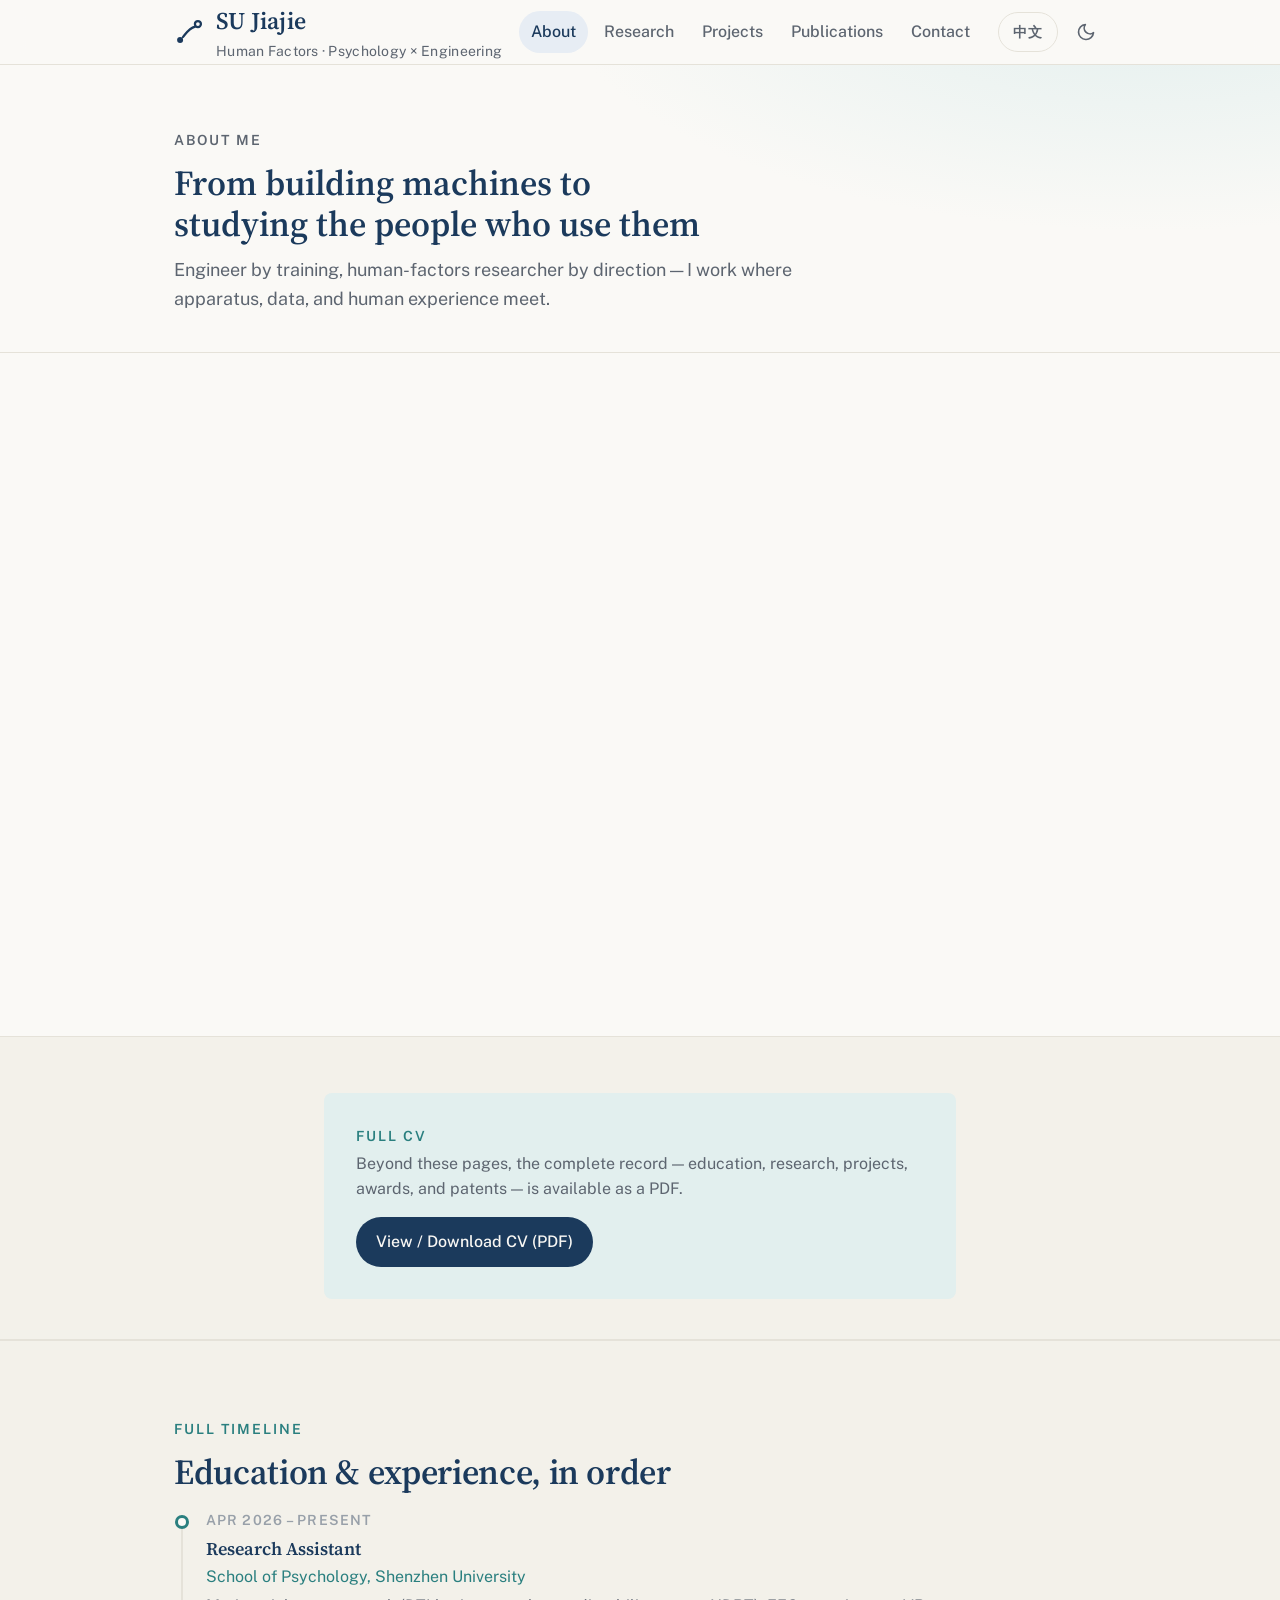
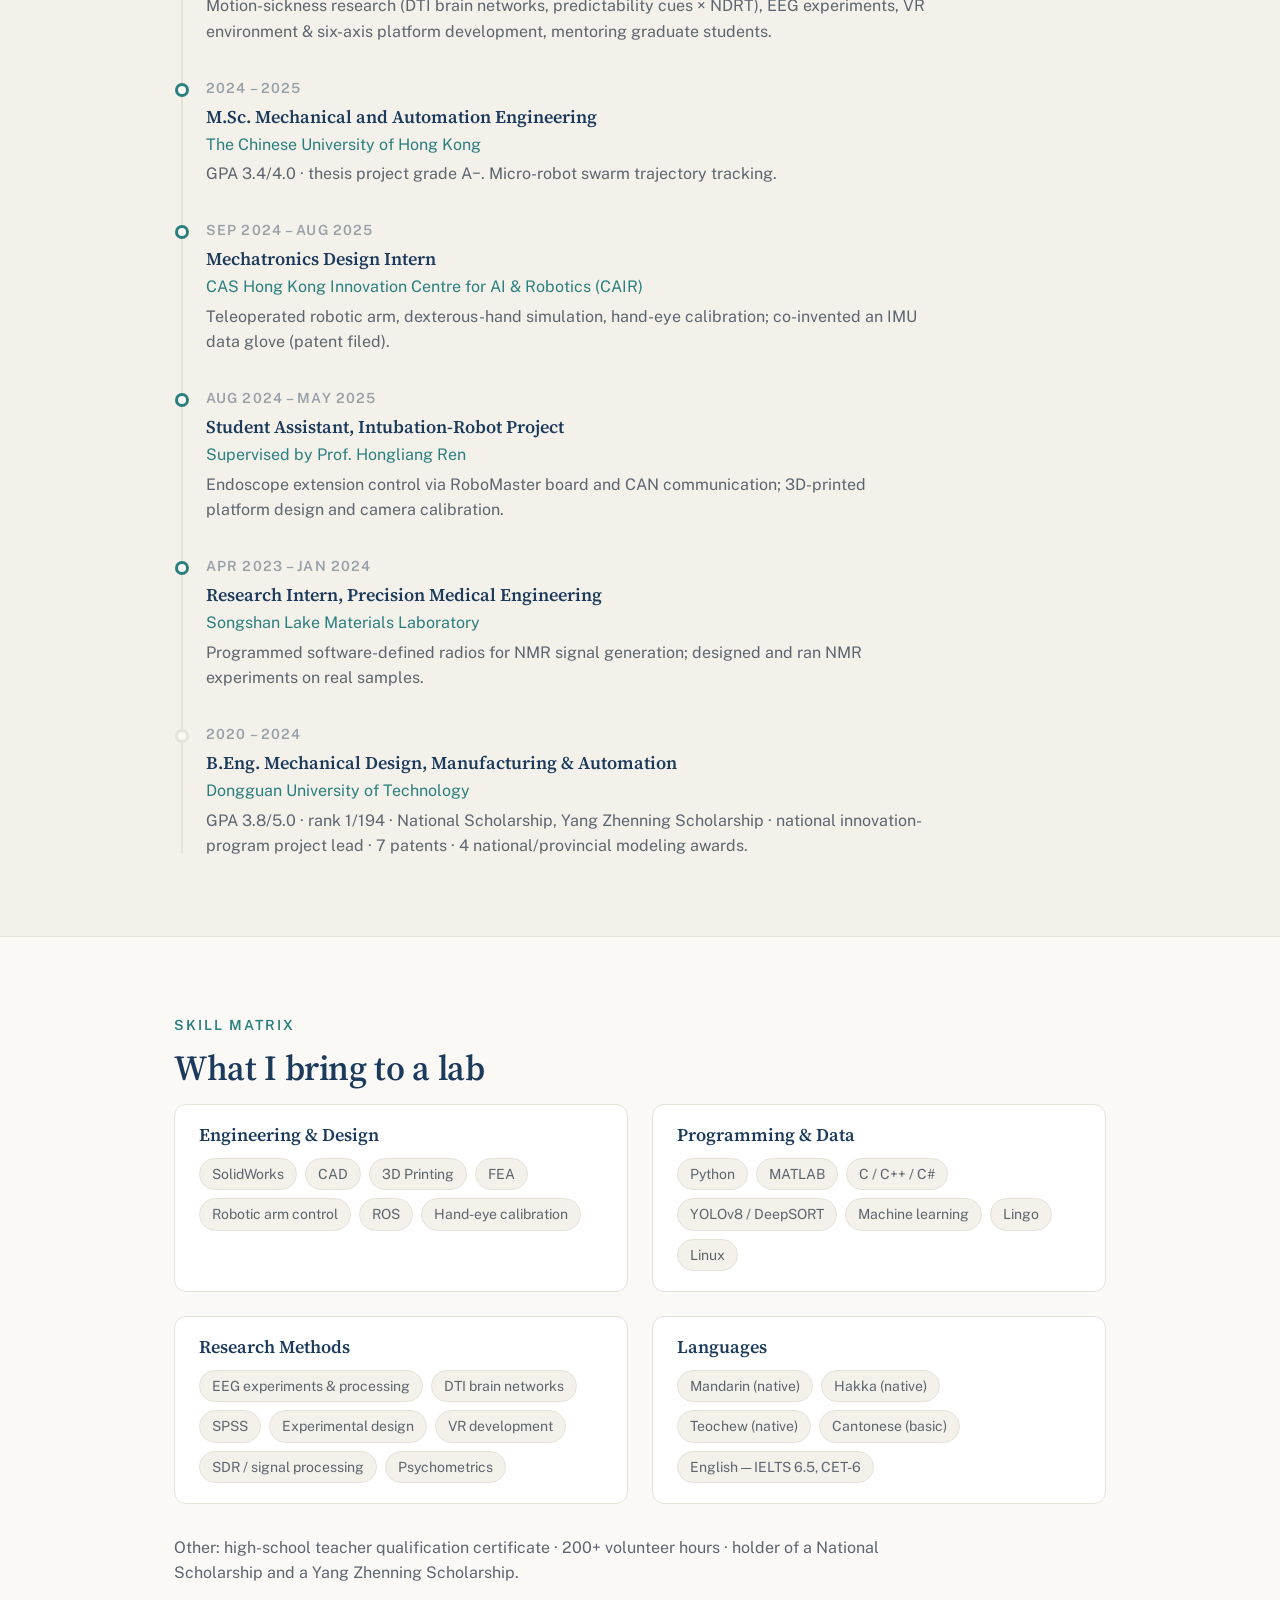
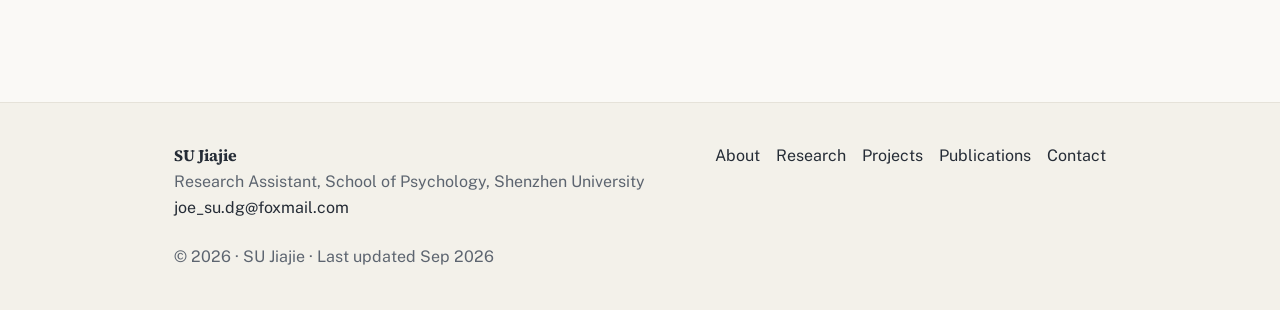
==== commit 724711d3: "Update about.html" ====
--- a/about.html
+++ b/about.html
@@ -59,8 +59,8 @@
     <section class="section">
       <div class="container container--narrow">
         <div class="fade-in">
-          <p style="font-size: var(--text-base); margin-bottom: var(--space-5);" data-i18n="about.p1">I am a research assistant at the School of Psychology, Shenzhen University, where I study <strong>motion sickness</strong> — predicting susceptibility from DTI-derived brain networks with machine learning, and examining how predictability cues and non-driving-related tasks interact in automated driving. My daily work spans EEG experiments, VR environment development, and the six-axis motion platform our studies run on.</p>
-          <p style="font-size: var(--text-base); margin-bottom: var(--space-5);" data-i18n="about.p2">Before psychology, I spent five years as a mechanical engineer: a bachelor's degree ranked 1st of 194 at Dongguan University of Technology, then a master's at The Chinese University of Hong Kong, where I built a YOLOv8 + DeepSORT pipeline for tracking micro-robot swarms, and an internship at the CAS Hong Kong Centre for AI &amp; Robotics, where I worked on teleoperated robotic arms and a patented IMU motion-capture glove. Somewhere between calibrating a robot's eye and designing a glove that reads human fingers, I realized the questions I cared most about were not about the machines — they were about the people operating them.</p>
+          <p style="font-size: var(--text-base); margin-bottom: var(--space-5);" data-i18n="about.p1">I am a research assistant at the School of Psychology, Shenzhen University, where I study <strong>motion sickness</strong> — predicting susceptibility from DTI-derived brain networks with machine learning, and examining how predictability cues and non-driving-related tasks interact in automated driving. My daily work spans EEG experiments, VR environment development, and the six-axis motion platform our studies run on. Before psychology, I spent five years as a mechanical engineer: a bachelor's degree ranked 1st of 194 at Dongguan University of Technology, then a master's at The Chinese University of Hong Kong, where I built a YOLOv8 + DeepSORT pipeline for tracking micro-robot swarms.</p>
+          <p style="font-size: var(--text-base); margin-bottom: var(--space-5);" data-i18n="about.p2">
           <p style="font-size: var(--text-base); margin-bottom: var(--space-5);" data-i18n="about.p3">That realization has a practical edge: psychology research on technology needs people who can build the technology. Motion-sickness experiments need VR environments and motion platforms; neural-data studies need reproducible pipelines. My goal for a PhD is human factors and human–technology interaction — continuing to study how humans respond in complex systems, with both the experimental methods of psychology and the engineering ability to build whatever the experiment requires.</p>
         </div>
       </div>
@@ -93,7 +93,7 @@
             <span class="timeline__period" data-i18n="about.tl2.period">2024 – 2025</span>
             <span class="timeline__title" data-i18n="about.tl2.title">M.Sc. Mechanical and Automation Engineering</span>
             <span class="timeline__org" data-i18n="about.tl2.org">The Chinese University of Hong Kong</span>
-            <p data-i18n="about.tl2.text">GPA 3.4/4.0 · thesis project grade A−. Micro-robot swarm trajectory tracking with YOLOv8 + DeepSORT.</p>
+            <p data-i18n="about.tl2.text">GPA 3.4/4.0 · thesis project grade A−. Micro-robot swarm trajectory tracking.</p>
           </div>
           <div class="timeline__item">
             <span class="timeline__period" data-i18n="about.tl3.period">Sep 2024 – Aug 2025</span>
--- a/css/style.css
+++ b/css/style.css
@@ -697,6 +697,20 @@
   height: auto;
   object-fit: contain;
 }
+/* when a stacked card HAS a picture, the picture bleeds to the
+   card edges (true full width) and only the text keeps padding */
+.card--stack.card--with-media {
+  padding: 0;
+}
+.card--stack.card--with-media .card__media {
+  border-radius: 0;
+  border: 0;
+  border-bottom: 1px solid var(--color-divider);
+  margin-bottom: 0;
+}
+.card--stack.card--with-media .card__body {
+  padding: var(--space-6);
+}
 /* multiple images inside one card: full-width rows, one per row */
 .card__media--stack {
   display: block;
